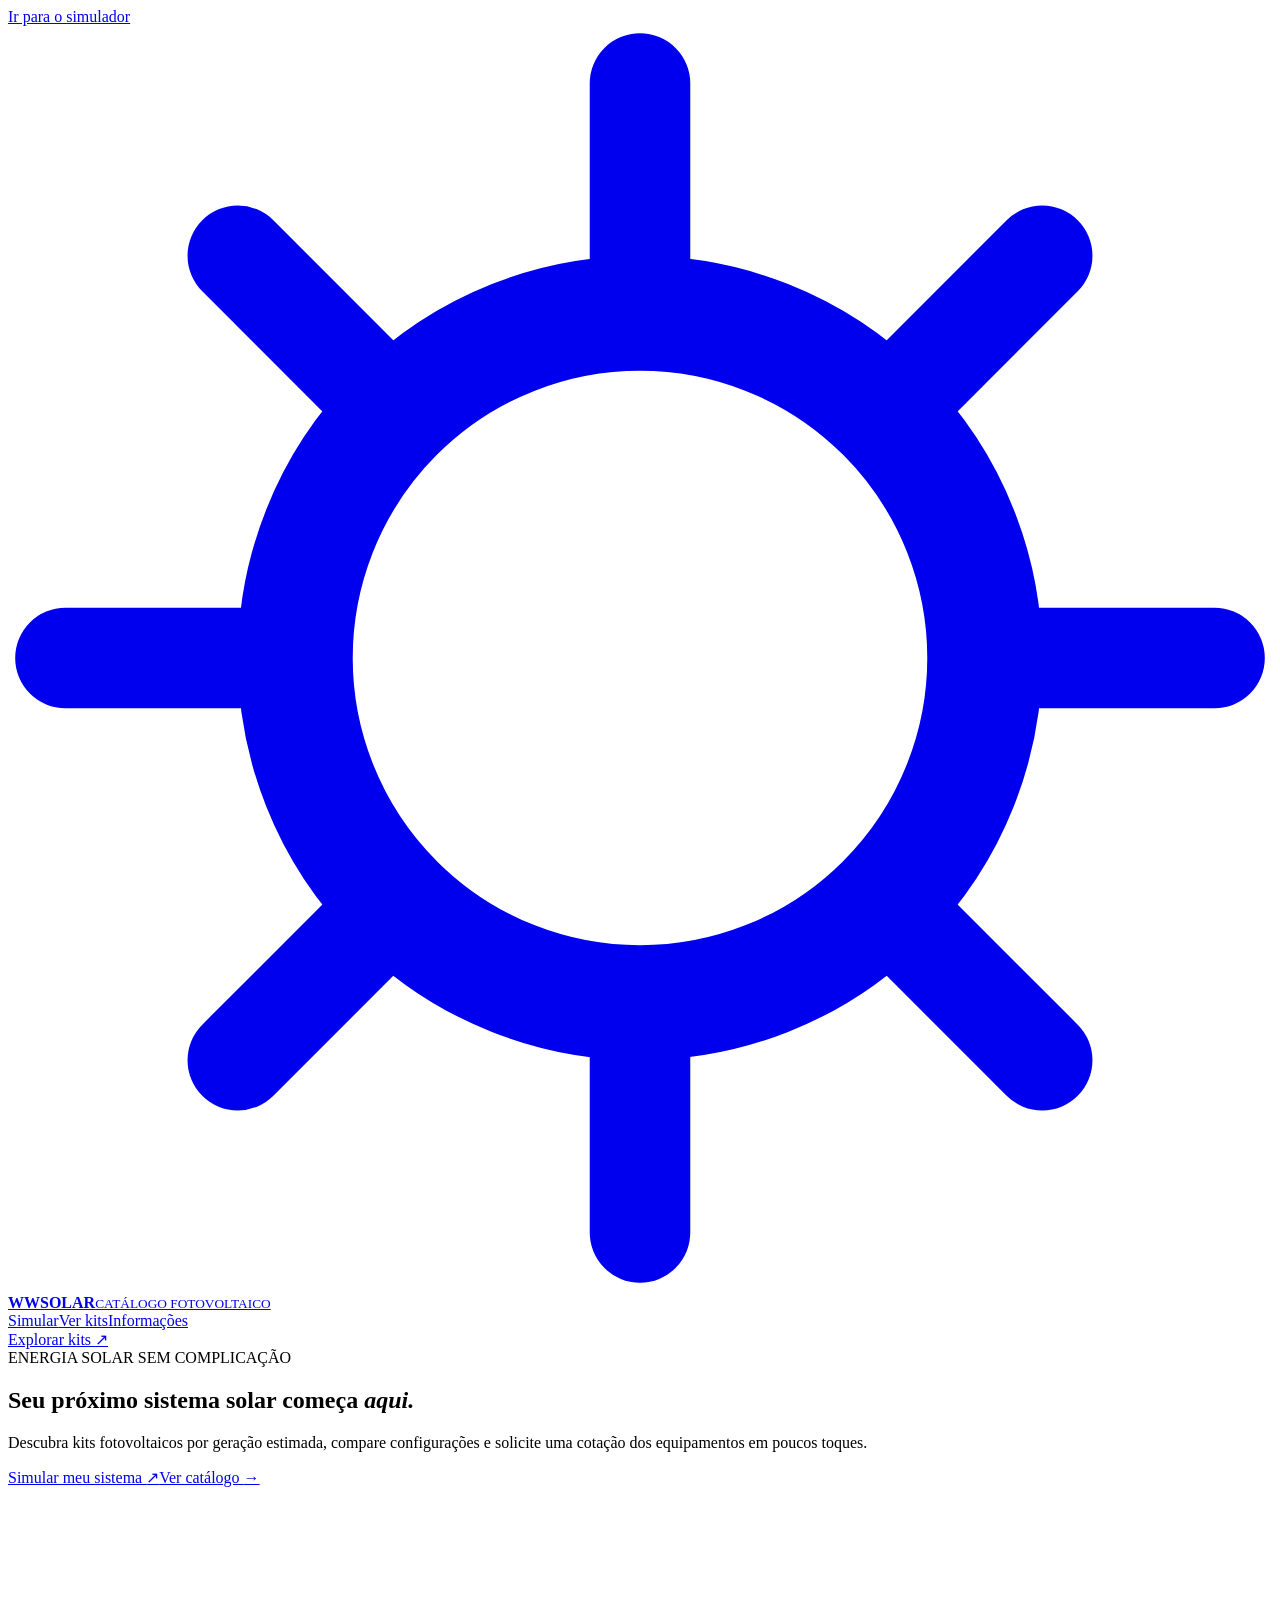
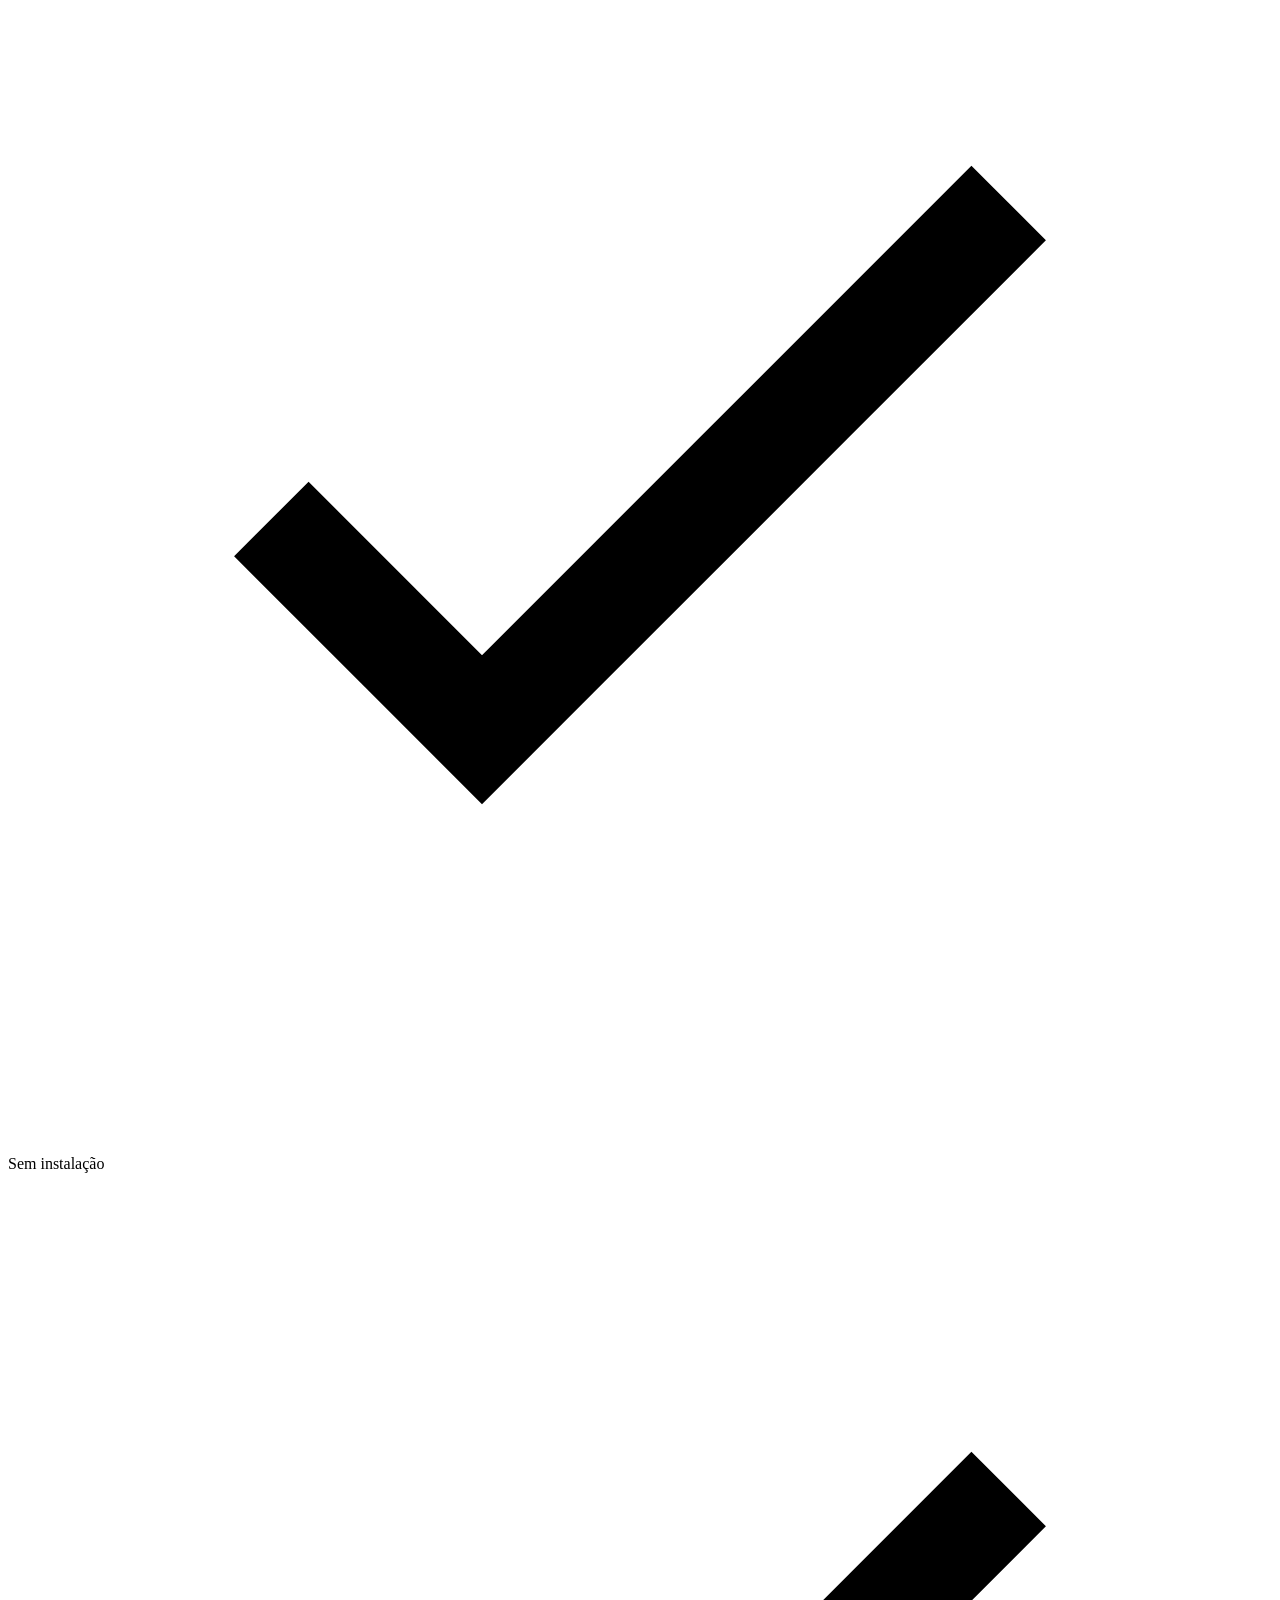
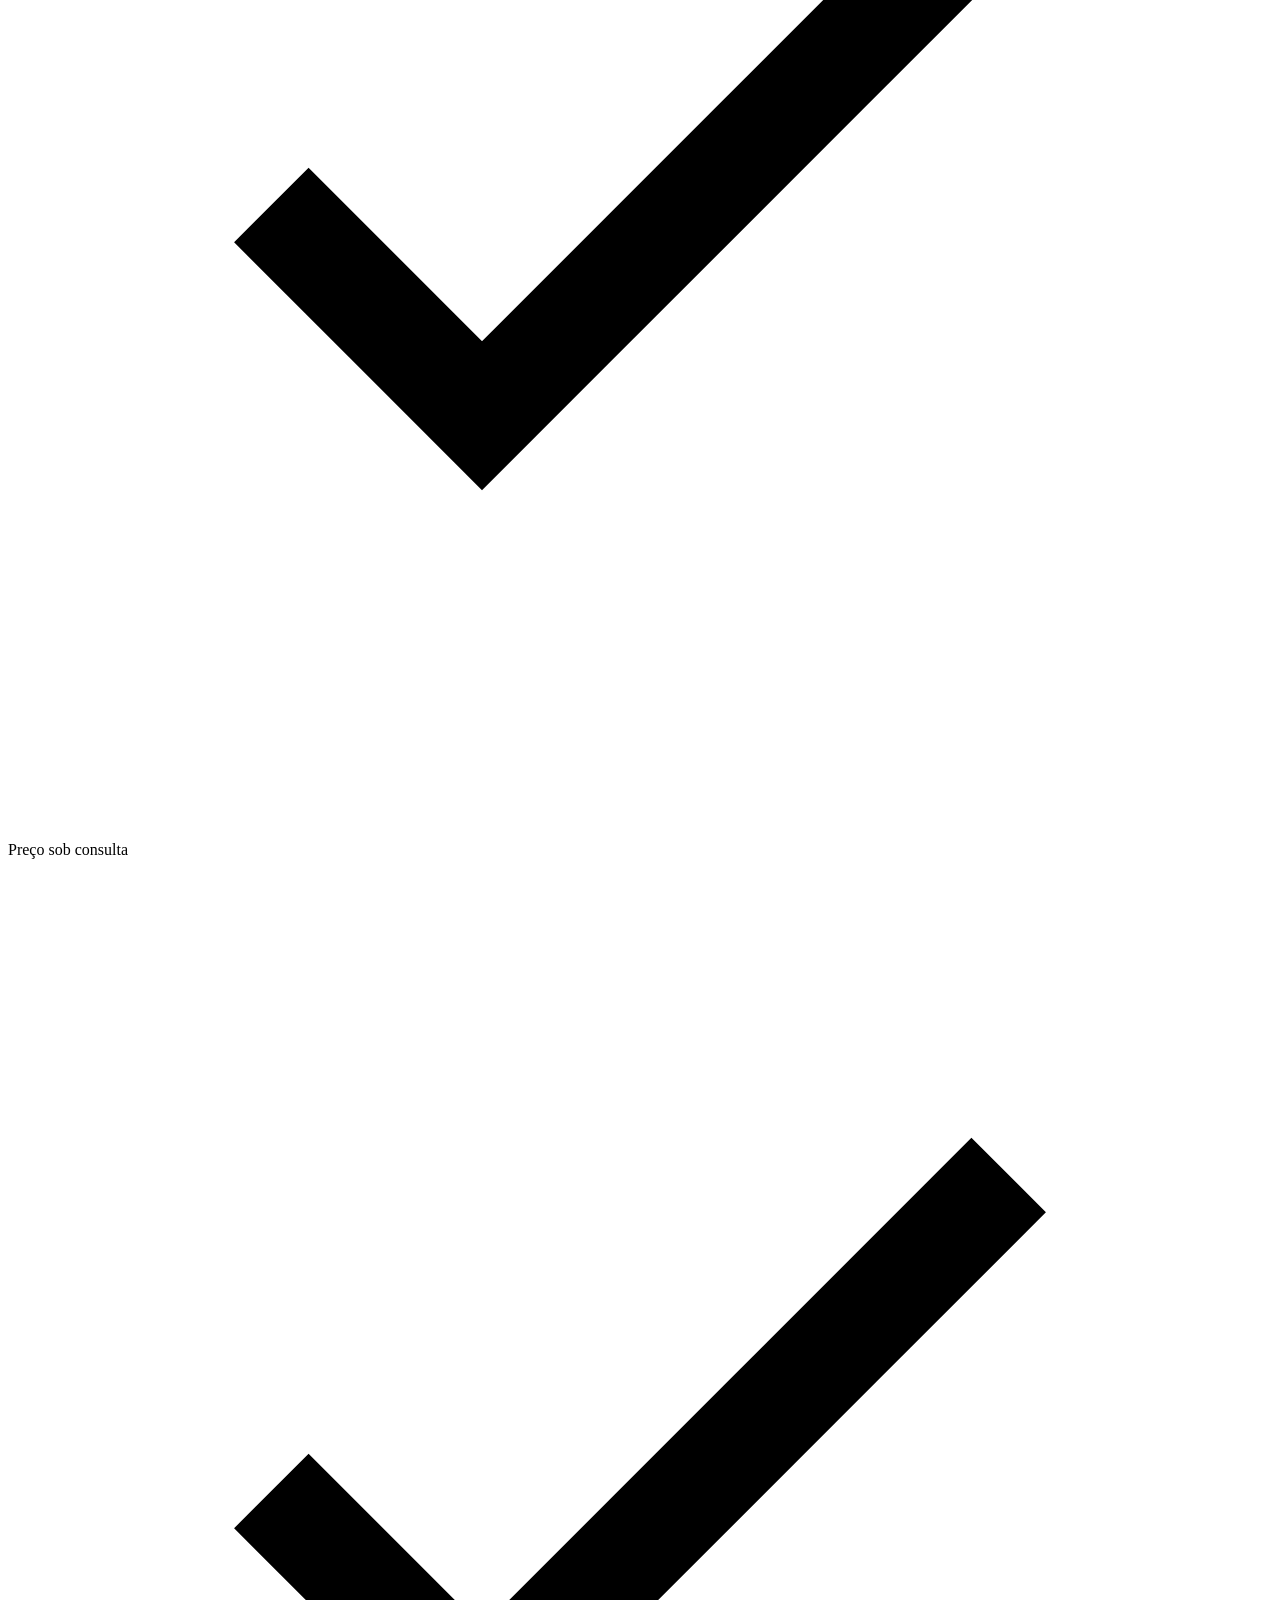
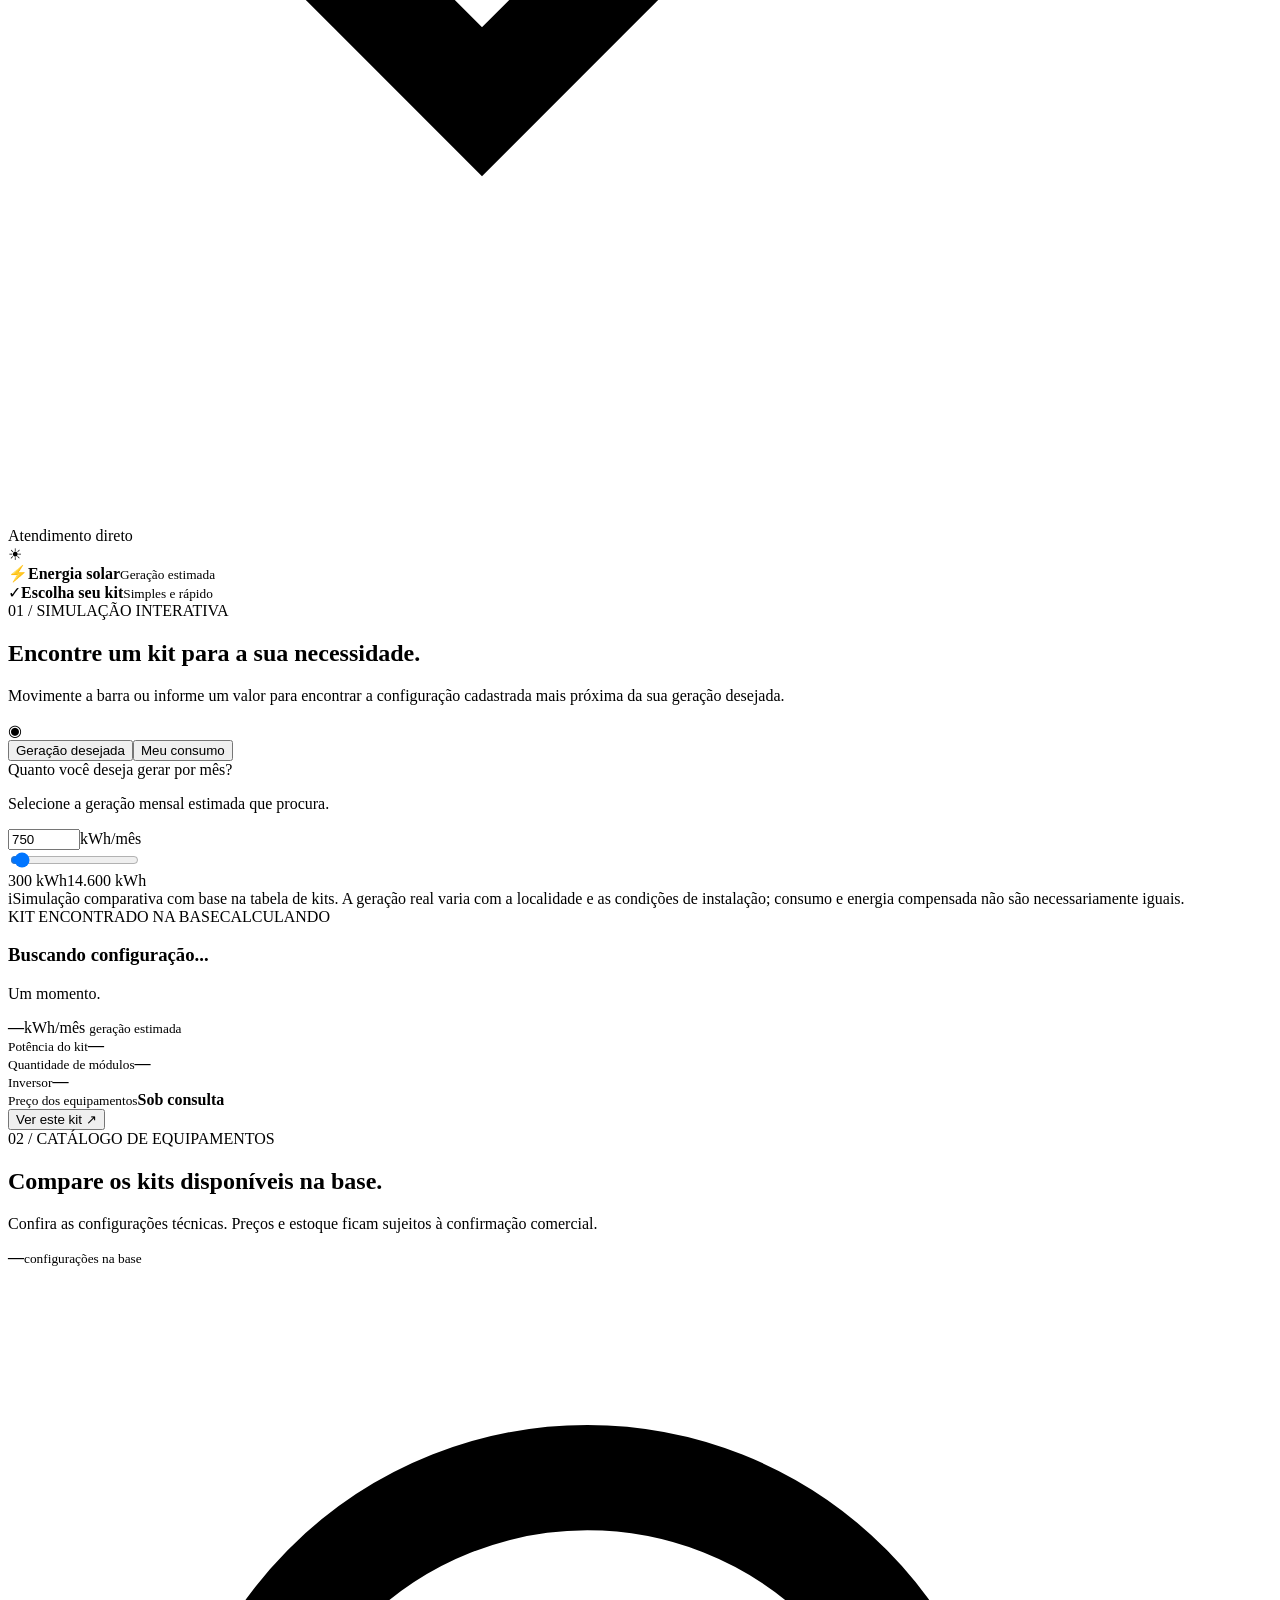
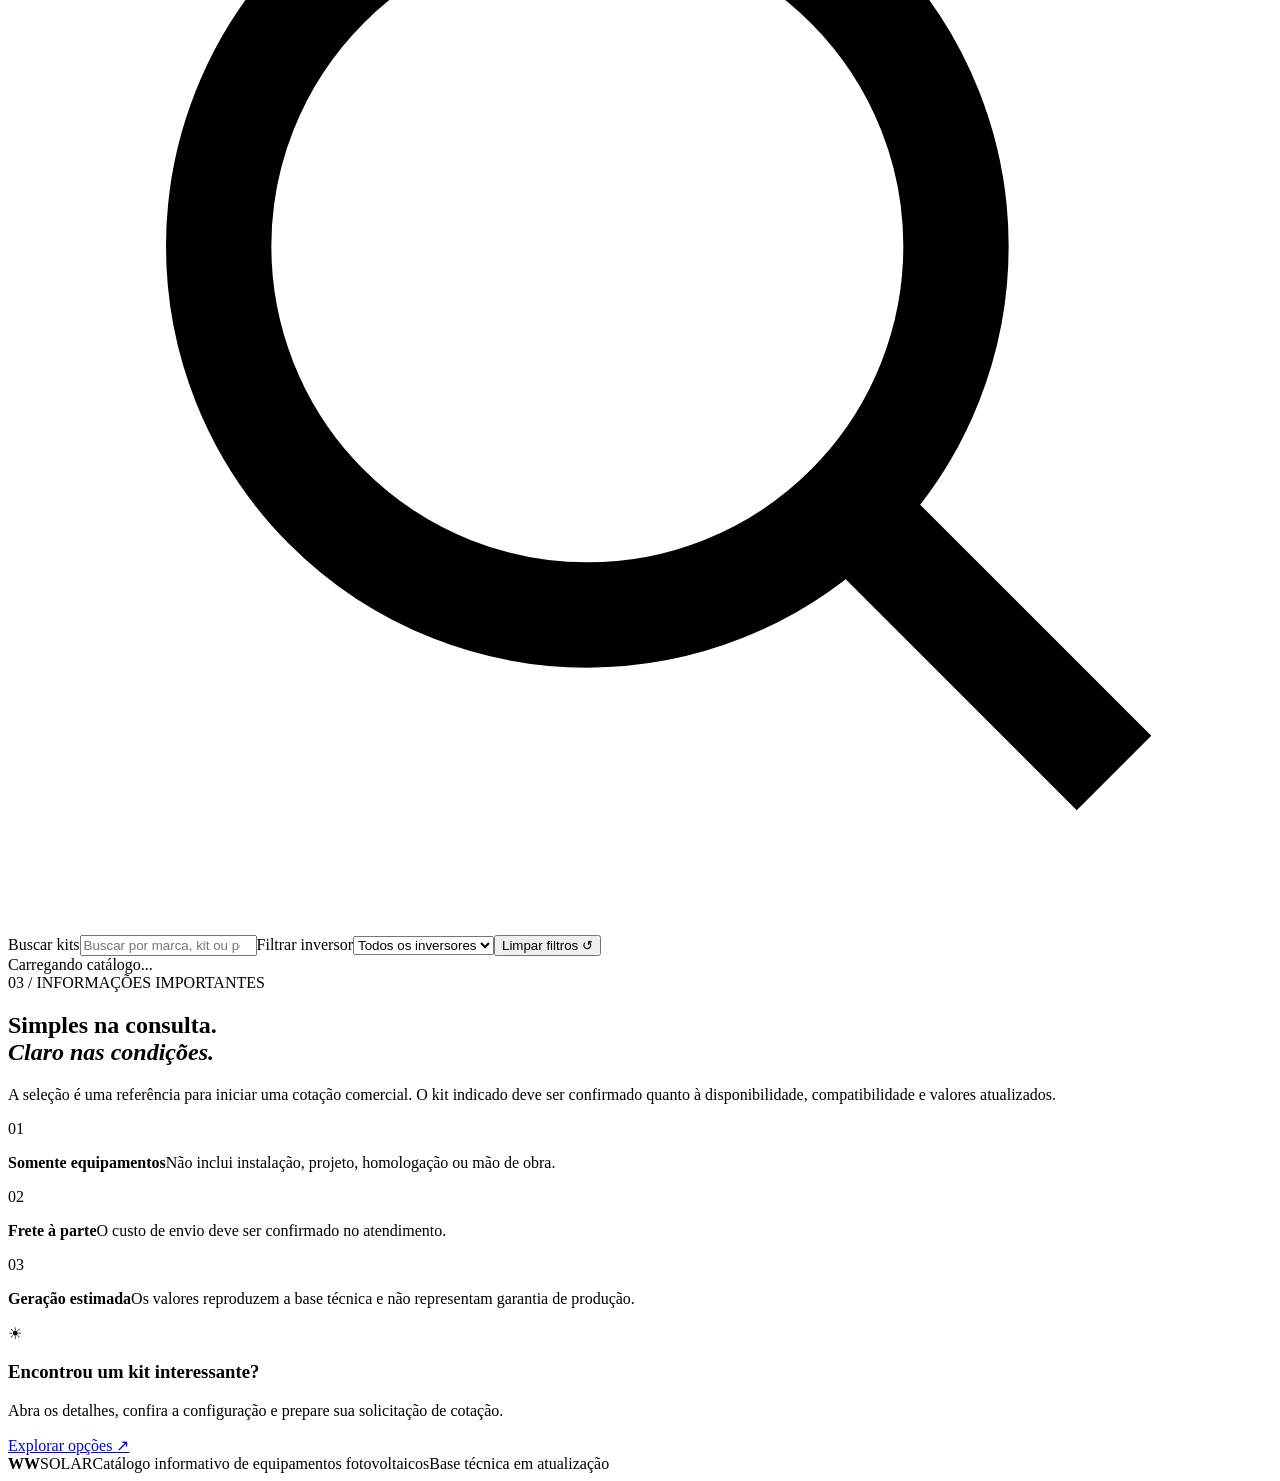
==== index.html @ bef51e90 "feat: adicionar index.html V1" ====
<!doctype html>
<html lang="pt-BR">
<head>
  <meta charset="UTF-8">
  <meta name="viewport" content="width=device-width, initial-scale=1">
  <meta name="theme-color" content="#0e2023">
  <meta name="description" content="Consulte equipamentos fotovoltaicos por geração estimada, potência, módulos e inversores. Solicite seu orçamento com a WW Solar.">
  <title>WW Solar | Consulta de Kits Fotovoltaicos</title>
  <link rel="stylesheet" href="./styles.css">
  <link rel="icon" href="./favicon.svg" type="image/svg+xml">
</head>
<body>
  <a class="skip-link" href="#simulador">Ir para o simulador</a>
  <header class="header">
    <div class="shell header-inner">
      <a class="brand" href="#inicio" aria-label="WW Solar, início">
        <span class="brand-symbol" aria-hidden="true"><svg viewBox="0 0 44 44" fill="none"><circle cx="22" cy="22" r="12" stroke="currentColor" stroke-width="4"/><path d="M22 2v7M22 35v7M2 22h7M35 22h7M8 8l5 5M31 31l5 5M36 8l-5 5M13 31l-5 5" stroke="currentColor" stroke-width="3.5" stroke-linecap="round"/></svg></span>
        <span class="brand-copy"><strong>WW<span>SOLAR</span></strong><small>CATÁLOGO FOTOVOLTAICO</small></span>
      </a>
      <nav class="nav" aria-label="Navegação principal"><a href="#simulador">Simular</a><a href="#catalogo">Ver kits</a><a href="#informacoes">Informações</a></nav>
      <a href="#catalogo" class="header-button">Explorar kits <span aria-hidden="true">↗</span></a>
    </div>
  </header>

  <main id="inicio">
    <section class="hero">
      <div class="hero-grid shell">
        <div class="hero-copy">
          <div class="eyebrow"><span class="pulse"></span> ENERGIA SOLAR SEM COMPLICAÇÃO</div>
          <h1>Seu próximo sistema solar começa <em>aqui.</em></h1>
          <p>Descubra kits fotovoltaicos por geração estimada, compare configurações e solicite uma cotação dos equipamentos em poucos toques.</p>
          <div class="hero-actions"><a class="button button-accent" href="#simulador">Simular meu sistema <span>↗</span></a><a class="text-link" href="#catalogo">Ver catálogo <span>→</span></a></div>
          <div class="hero-trust"><span><svg viewBox="0 0 24 24" fill="none" stroke="currentColor" stroke-width="2"><path d="m5 12 4 4L19 6"/></svg> Sem instalação</span><span><svg viewBox="0 0 24 24" fill="none" stroke="currentColor" stroke-width="2"><path d="m5 12 4 4L19 6"/></svg> Preço sob consulta</span><span><svg viewBox="0 0 24 24" fill="none" stroke="currentColor" stroke-width="2"><path d="m5 12 4 4L19 6"/></svg> Atendimento direto</span></div>
        </div>
        <div class="hero-visual" aria-hidden="true">
          <div class="orb orb-one"></div><div class="orb orb-two"></div>
          <div class="sun-disc"><span>☀</span></div>
          <div class="panel-array"><div class="solar-panel"></div><div class="solar-panel"></div><div class="solar-panel"></div><div class="solar-panel"></div></div>
          <div class="floating-note floating-note-top"><span class="note-icon">⚡</span><span><b>Energia solar</b><small>Geração estimada</small></span></div>
          <div class="floating-note floating-note-bottom"><span class="note-icon green">✓</span><span><b>Escolha seu kit</b><small>Simples e rápido</small></span></div>
        </div>
      </div>
      <div class="hero-edge"></div>
    </section>

    <section class="main-section shell" id="simulador" aria-labelledby="simulador-title">
      <div class="section-title"><div><div class="section-label">01 / SIMULAÇÃO INTERATIVA</div><h2 id="simulador-title">Encontre um kit para a sua necessidade.</h2><p>Movimente a barra ou informe um valor para encontrar a configuração cadastrada mais próxima da sua geração desejada.</p></div><span class="section-decor">◉</span></div>
      <div class="simulator">
        <div class="simulator-controls">
          <div class="segmented" role="group" aria-label="Tipo de simulação"><button type="button" class="segment active" data-mode="geracao" aria-pressed="true">Geração desejada</button><button type="button" class="segment" data-mode="consumo" aria-pressed="false">Meu consumo</button></div>
          <div class="sim-intro"><label for="target-input" id="target-label">Quanto você deseja gerar por mês?</label><p id="target-description">Selecione a geração mensal estimada que procura.</p></div>
          <div class="target-input-wrap"><input id="target-input" type="number" min="300" max="14600" step="50" value="750" inputmode="numeric" aria-label="Energia mensal em quilowatt-hora"><span>kWh/mês</span></div>
          <input id="target-slider" type="range" min="300" max="14600" step="50" value="750" aria-label="Ajustar energia mensal desejada">
          <div class="slider-endpoints"><span>300 kWh</span><span>14.600 kWh</span></div>
          <div class="sim-info"><span class="info-mark">i</span><span>Simulação comparativa com base na tabela de kits. A geração real varia com a localidade e as condições de instalação; consumo e energia compensada não são necessariamente iguais.</span></div>
        </div>
        <div class="result-card" aria-live="polite" aria-atomic="true">
          <div class="result-top"><span class="result-label">KIT ENCONTRADO NA BASE</span><span class="result-status" id="result-status">CALCULANDO</span></div>
          <h3 id="result-title">Buscando configuração...</h3>
          <p class="result-sub" id="result-description">Um momento.</p>
          <div class="result-generation"><strong id="result-generation">—</strong><span>kWh/mês <small>geração estimada</small></span></div>
          <div class="result-stats"><div><small>Potência do kit</small><strong id="result-power">—</strong></div><div><small>Quantidade de módulos</small><strong id="result-panels">—</strong></div><div><small>Inversor</small><strong id="result-inverter">—</strong></div></div>
          <div class="result-footer"><div><small>Preço dos equipamentos</small><strong id="result-price">Sob consulta</strong></div><button type="button" id="result-button" class="button button-dark">Ver este kit <span>↗</span></button></div>
        </div>
      </div>
    </section>

    <section class="catalogue-section" id="catalogo" aria-labelledby="catalogo-title">
      <div class="shell">
        <div class="section-title catalogue-heading"><div><div class="section-label">02 / CATÁLOGO DE EQUIPAMENTOS</div><h2 id="catalogo-title">Compare os kits disponíveis na base.</h2><p>Confira as configurações técnicas. Preços e estoque ficam sujeitos à confirmação comercial.</p></div><div class="catalogue-counter"><strong id="kit-total">—</strong><small>configurações na base</small></div></div>
        <div class="filterbar"><label class="search-wrap"><svg viewBox="0 0 24 24" aria-hidden="true" fill="none" stroke="currentColor" stroke-width="2"><circle cx="11" cy="11" r="7"/><path d="m16 16 5 5"/></svg><span class="sr-only">Buscar kits</span><input id="kit-search" type="search" placeholder="Buscar por marca, kit ou potência..." autocomplete="off"></label><label class="select-wrap"><span class="sr-only">Filtrar inversor</span><select id="inverter-filter"><option value="todos">Todos os inversores</option><option value="SAJ">SAJ</option><option value="DEYE">DEYE</option><option value="MICRO DEYE">Micro DEYE</option></select></label><button class="reset-filters" type="button" id="clear-filters">Limpar filtros ↺</button></div>
        <div class="result-count" id="result-count" aria-live="polite">Carregando catálogo...</div>
        <div class="kit-grid" id="kit-grid" aria-live="polite"></div>
        <div class="load-more-wrap"><button type="button" class="button button-outline" id="more-kits" hidden>Mostrar mais kits <span>↓</span></button></div>
      </div>
    </section>

    <section class="bottom-section shell" id="informacoes"><div class="explain-block"><div class="section-label">03 / INFORMAÇÕES IMPORTANTES</div><h2>Simples na consulta.<br><em>Claro nas condições.</em></h2><p>A seleção é uma referência para iniciar uma cotação comercial. O kit indicado deve ser confirmado quanto à disponibilidade, compatibilidade e valores atualizados.</p><div class="notes"><div><span>01</span><p><b>Somente equipamentos</b>Não inclui instalação, projeto, homologação ou mão de obra.</p></div><div><span>02</span><p><b>Frete à parte</b>O custo de envio deve ser confirmado no atendimento.</p></div><div><span>03</span><p><b>Geração estimada</b>Os valores reproduzem a base técnica e não representam garantia de produção.</p></div></div></div><div class="contact-block"><div class="contact-mark">☀</div><h3>Encontrou um kit interessante?</h3><p>Abra os detalhes, confira a configuração e prepare sua solicitação de cotação.</p><a class="button button-accent" href="#catalogo">Explorar opções <span>↗</span></a></div></section>
  </main>
  <footer class="footer"><div class="shell footer-inner"><span><strong>WW</strong>SOLAR</span><span>Catálogo informativo de equipamentos fotovoltaicos</span><span id="catalog-date">Base técnica em atualização</span></div></footer>

  <dialog class="kit-dialog" id="kit-dialog" aria-labelledby="dialog-title"><div class="dialog-inner"><button type="button" class="dialog-close" id="dialog-close" aria-label="Fechar detalhes">×</button><div class="section-label">DETALHES DO EQUIPAMENTO</div><h2 id="dialog-title">Kit fotovoltaico</h2><p id="dialog-subtitle" class="dialog-subtitle"></p><div id="dialog-details" class="dialog-details"></div><div class="dialog-price"><div><small>Valor de venda</small><strong id="dialog-price">Sob consulta</strong></div><div class="dialog-availability" id="dialog-availability">Disponibilidade a confirmar</div></div><p class="dialog-disclaimer">Somente equipamentos. Frete, projeto, homologação e instalação não estão incluídos. Valores e estoque sujeitos a confirmação.</p><div class="dialog-actions"><button type="button" id="dialog-contact" class="button button-accent">Copiar solicitação <span>↗</span></button><button type="button" class="button button-outline" id="dialog-dismiss">Voltar ao catálogo</button></div><p class="dialog-hint" id="dialog-hint">Informe o WhatsApp comercial na configuração pública para ativar o atendimento direto.</p></div></dialog>
  <div class="toast" role="status" id="toast" aria-live="polite"></div>
  <script src="./app.js" defer></script>
</body>
</html>
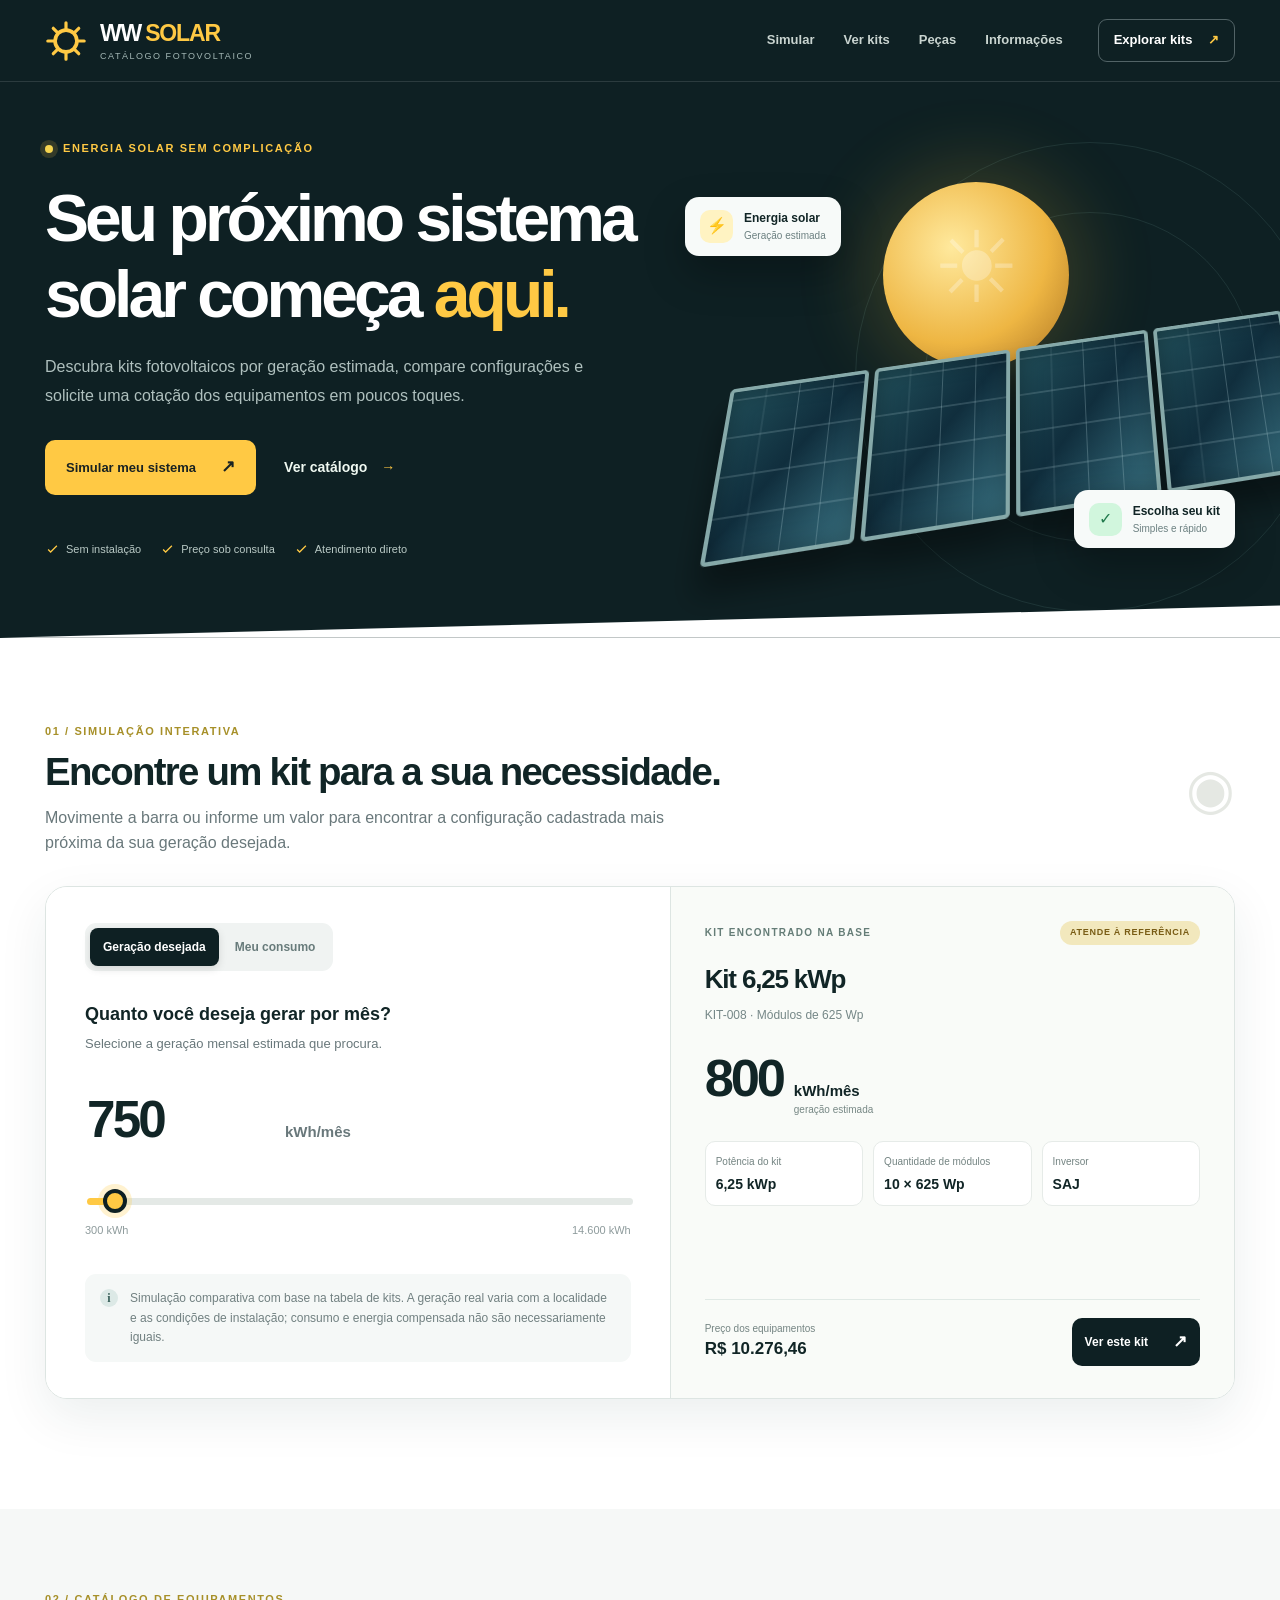
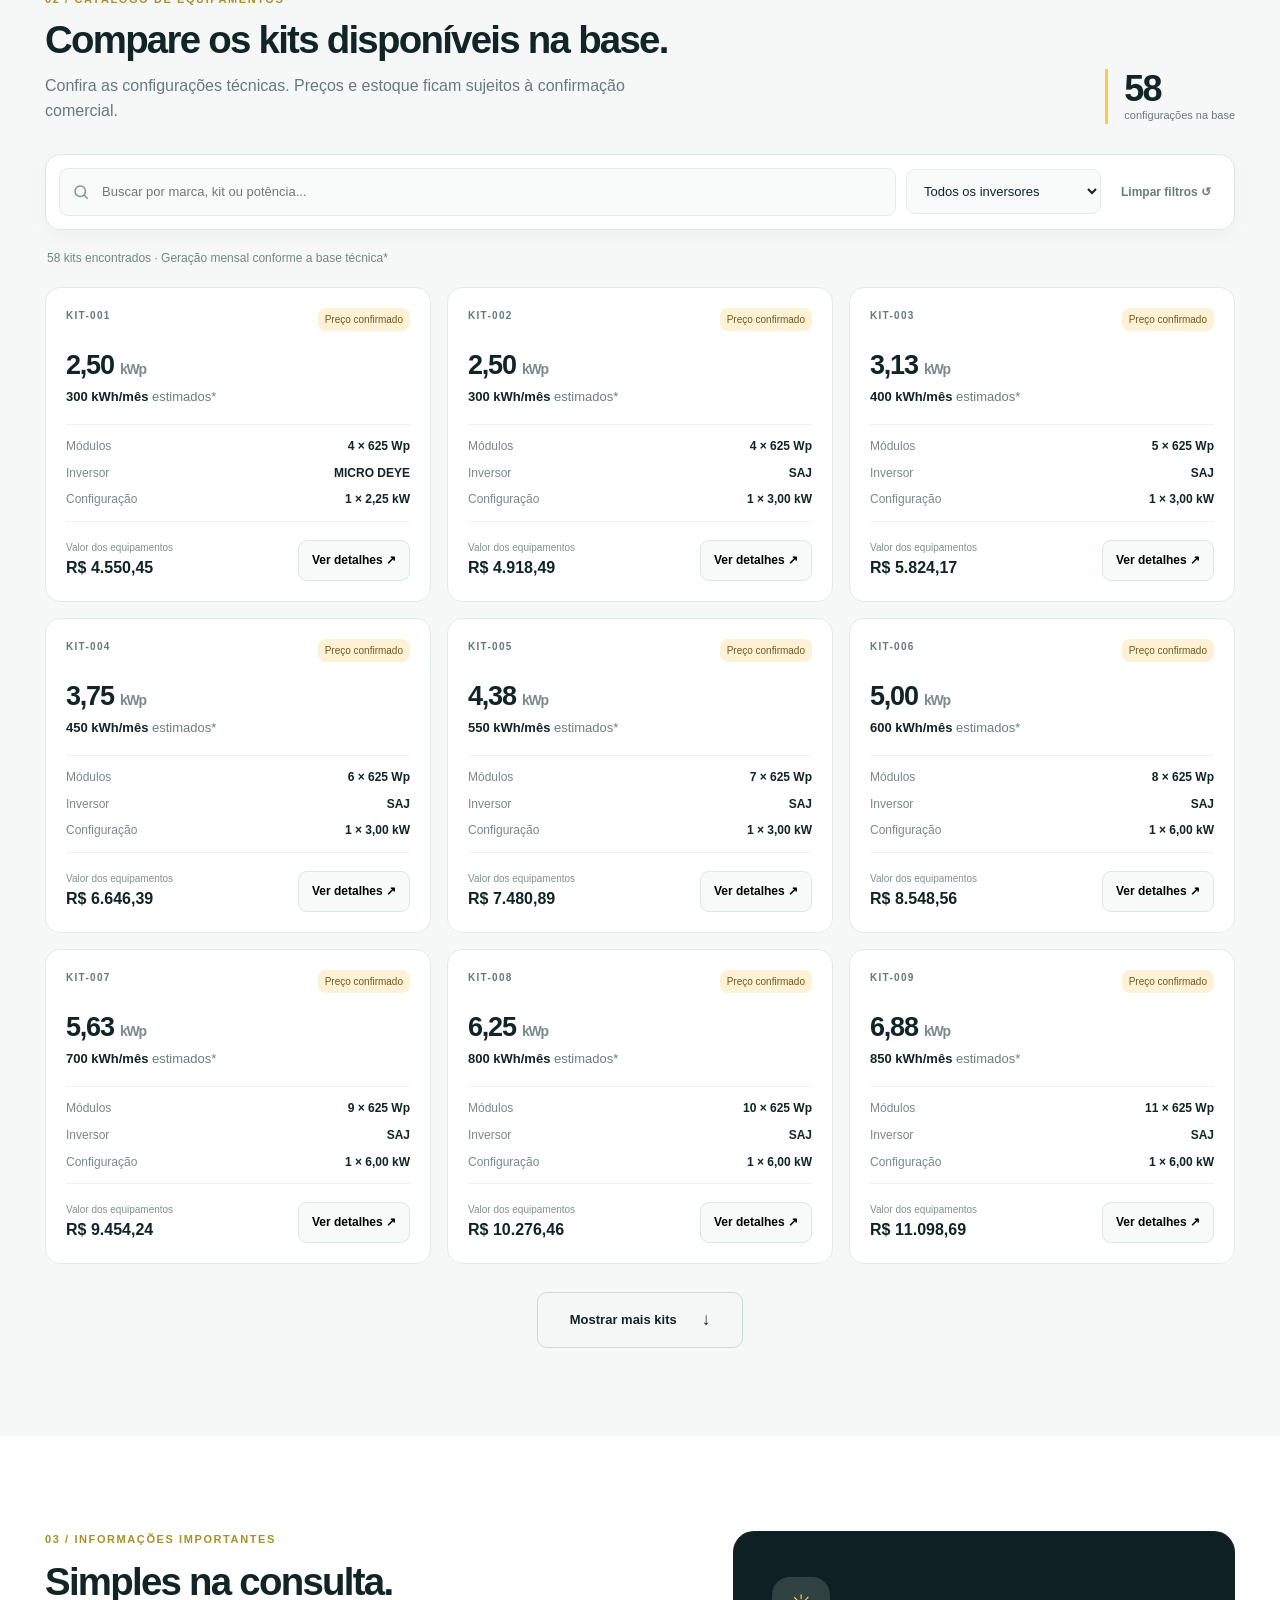
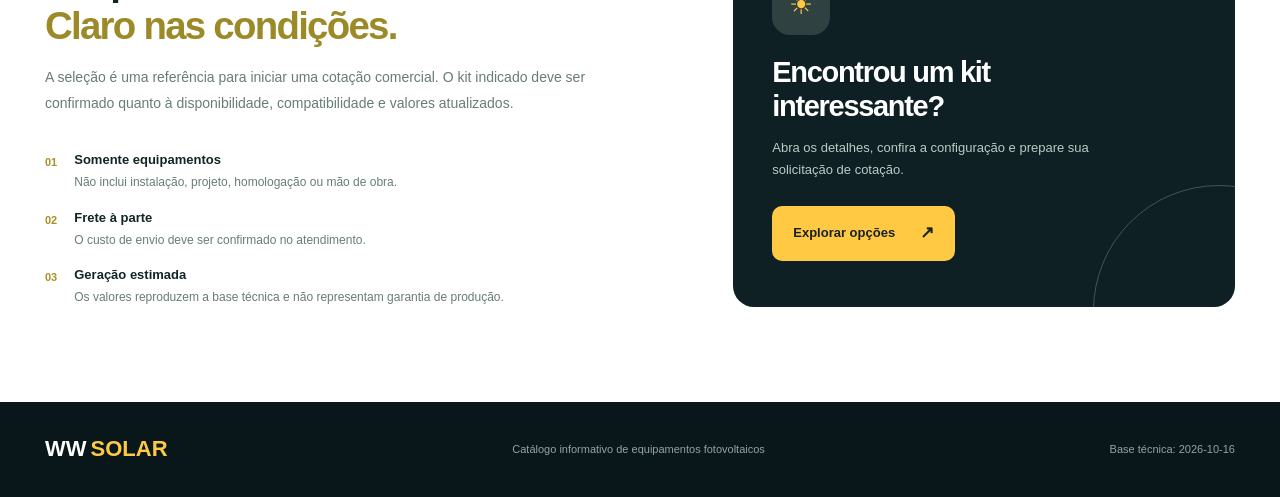
==== commit e9644e0a: "nav: adicionar acesso às peças avulsas sem alterar simulador" ====
--- a/index.html
+++ b/index.html
@@ -17,7 +17,7 @@
         <span class="brand-symbol" aria-hidden="true"><svg viewBox="0 0 44 44" fill="none"><circle cx="22" cy="22" r="12" stroke="currentColor" stroke-width="4"/><path d="M22 2v7M22 35v7M2 22h7M35 22h7M8 8l5 5M31 31l5 5M36 8l-5 5M13 31l-5 5" stroke="currentColor" stroke-width="3.5" stroke-linecap="round"/></svg></span>
         <span class="brand-copy"><strong>WW<span>SOLAR</span></strong><small>CATÁLOGO FOTOVOLTAICO</small></span>
       </a>
-      <nav class="nav" aria-label="Navegação principal"><a href="#simulador">Simular</a><a href="#catalogo">Ver kits</a><a href="#informacoes">Informações</a></nav>
+      <nav class="nav" aria-label="Navegação principal"><a href="#simulador">Simular</a><a href="#catalogo">Ver kits</a><a href="./pecas.html" aria-label="Consultar peças avulsas">Peças</a><a href="#informacoes">Informações</a></nav>
       <a href="#catalogo" class="header-button">Explorar kits <span aria-hidden="true">↗</span></a>
     </div>
   </header>
--- a/styles.css
+++ b/styles.css
@@ -0,0 +1,12 @@
+:root{--ink:#112526;--deep:#0e2023;--night:#09171a;--accent:#ffc944;--muted:#69787b;--paper:#f6f8f7;--line:#dde5e2;--white:#fff;--radius:22px;--shadow:0 18px 50px rgba(19,45,48,.08)}
+*{box-sizing:border-box}html{scroll-behavior:smooth;scroll-padding-top:90px}body{margin:0;font:16px/1.55 -apple-system,BlinkMacSystemFont,"Segoe UI",Roboto,Arial,sans-serif;color:var(--ink);background:#fff}button,input,select{font:inherit}button{cursor:pointer}a{color:inherit;text-decoration:none}svg{width:22px;height:22px}p{margin:0}h1,h2,h3{line-height:1.15;letter-spacing:-.045em}h1,h2,h3{margin:0}h2{font-size:clamp(27px,3vw,43px)}h2 em,.bottom-section h2 em{font-style:normal;color:#9b8a27}.shell{width:min(1190px,calc(100% - 48px));margin-inline:auto}.sr-only{position:absolute!important;width:1px;height:1px;padding:0;margin:-1px;overflow:hidden;clip:rect(0,0,0,0);white-space:nowrap;border:0}.skip-link{position:absolute;z-index:99;top:-100px;left:10px;background:var(--accent);padding:12px}.skip-link:focus{top:10px}:focus-visible{outline:3px solid #b07b00;outline-offset:3px}
+.header{height:82px;background:var(--deep);position:relative;z-index:4;border-bottom:1px solid rgba(255,255,255,.12)}.header-inner{height:100%;display:flex;align-items:center;gap:35px}.brand{display:flex;align-items:center;gap:13px;color:#fff}.brand-symbol{width:42px;height:42px;display:grid;place-items:center;color:var(--accent)}.brand-symbol svg{width:40px;height:40px}.brand-copy{display:grid;line-height:1.15}.brand-copy strong{font-size:23px;letter-spacing:-.05em}.brand-copy strong span{color:var(--accent);margin-left:4px}.brand-copy small{font-size:9px;letter-spacing:.17em;color:#a3b7b5;margin-top:5px}.nav{display:flex;align-items:center;gap:29px;margin-left:auto}.nav a{font-weight:600;font-size:13px;color:#c9d4d0}.nav a:hover{color:#fff}.header-button{padding:10px 15px;border:1px solid #526366;color:#fff;border-radius:9px;font-size:13px;font-weight:700;white-space:nowrap}.header-button span{margin-left:12px;color:var(--accent)}
+.hero{background:var(--deep);color:white;overflow:hidden;position:relative}.hero-grid{min-height:520px;display:grid;grid-template-columns:1.1fr 1fr;gap:35px;align-items:center}.hero-copy{padding:58px 0 75px;position:relative;z-index:2}.eyebrow,.section-label{font-weight:800;letter-spacing:.145em;font-size:11px;color:#a79029}.eyebrow{color:var(--accent);display:flex;align-items:center;gap:10px}.pulse{width:8px;height:8px;background:#f5d450;border-radius:100%;box-shadow:0 0 0 5px rgba(255,201,68,.16)}h1{font-size:clamp(40px,5.2vw,66px);max-width:650px;margin:24px 0 20px;letter-spacing:-.06em;font-weight:800}h1 em{font-style:normal;color:var(--accent)}.hero-copy>p{color:#afc0be;font-size:16px;max-width:540px;line-height:1.8}.hero-actions{display:flex;align-items:center;gap:28px;margin-top:30px}.button{border:0;display:inline-flex;justify-content:center;align-items:center;gap:25px;padding:14px 21px;min-height:48px;font-weight:800;font-size:13px;border-radius:10px;transition:transform .15s,background .15s}.button:hover{transform:translateY(-2px)}.button span{font-size:17px}.button-accent{background:var(--accent);color:#192222}.button-accent:hover{background:#ffdc79}.button-dark{background:var(--deep);color:white}.button-dark:hover{background:#1d373b}.button-outline{border:1px solid #cdd9d7;background:transparent;color:var(--ink)}.text-link{font-size:14px;color:#eff8f1;font-weight:700}.text-link span{margin-left:10px;color:var(--accent)}.hero-trust{display:flex;flex-wrap:wrap;gap:19px;margin-top:46px;font-size:11px;color:#b9c9c5}.hero-trust>span{display:flex;align-items:center;gap:6px}.hero-trust svg{width:15px;height:15px;color:var(--accent)}.hero-visual{height:450px;position:relative;isolation:isolate}.orb{position:absolute;border:1px solid rgba(139,198,189,.12);border-radius:50%;width:470px;height:470px;top:10px;right:-90px}.orb-two{width:330px;height:330px;top:80px;right:-20px}.sun-disc{position:absolute;top:50px;left:36%;width:186px;height:186px;background:radial-gradient(circle at 37% 35%,#ffe99d,#eeb643 57%,#a97122 100%);border-radius:50%;box-shadow:0 0 75px 15px rgba(255,202,58,.18);display:grid;place-items:center;color:rgba(255,255,255,.28);font-size:99px}.sun-disc span{transform:translateY(-8px)}.panel-array{position:absolute;left:7%;right:-12%;bottom:65px;display:grid;grid-template-columns:repeat(4,1fr);gap:6px;transform:perspective(500px) rotateX(17deg) skewY(-9deg);filter:drop-shadow(0 24px 15px rgba(0,0,0,.4))}.solar-panel{height:176px;border:4px solid #86a9a9;border-radius:5px;background:repeating-linear-gradient(90deg,transparent 0,transparent 24.5%,rgba(214,242,247,.30) 25%,transparent 25.5%),repeating-linear-gradient(0deg,transparent 0,transparent 22.7%,rgba(214,242,247,.34) 23.2%,transparent 23.8%),linear-gradient(130deg,#214f5a,#102e3d 48%,#387080);box-shadow:inset 0 0 23px rgba(0,0,0,.3)}.floating-note{position:absolute;display:flex;align-items:center;gap:11px;background:#f7faf9;color:var(--ink);border-radius:14px;padding:12px 15px;box-shadow:0 18px 40px rgba(0,0,0,.28);z-index:2}.floating-note span:last-child{display:grid}.floating-note b{font-size:12px}.floating-note small{font-size:10px;color:#6c8081}.note-icon{border-radius:10px;width:33px;height:33px;background:#fff3c2;color:#735800;display:grid;place-items:center}.note-icon.green{background:#d1f6dd;color:#20794c}.floating-note-top{top:65px;left:0}.floating-note-bottom{bottom:34px;right:0}.hero-edge{height:35px;background:#fff;clip-path:polygon(0 100%,100% 8%,100% 100%);margin-top:-30px;position:relative;z-index:2}
+.main-section{padding:85px 0 110px}.section-title{display:flex;align-items:center;justify-content:space-between;gap:20px;margin-bottom:30px}.section-title h2{margin:10px 0 12px;max-width:760px}.section-title p{color:var(--muted);max-width:640px}.section-decor{font-size:56px;color:#e5e8e3}.simulator{display:grid;grid-template-columns:1.05fr .95fr;border-radius:var(--radius);overflow:hidden;box-shadow:var(--shadow);border:1px solid var(--line)}.simulator-controls{padding:36px 39px;background:white;min-width:0}.segmented{display:inline-flex;align-items:center;background:#f0f3f2;border-radius:11px;padding:5px;gap:3px}.segment{border:0;padding:10px 13px;border-radius:8px;font-size:12px;font-weight:700;background:transparent;color:#687b7b}.segment.active{background:var(--deep);color:#fff;box-shadow:0 3px 9px rgba(0,0,0,.12)}.sim-intro{margin-top:30px}.sim-intro label{display:block;font-size:18px;font-weight:800}.sim-intro p{font-size:13px;color:var(--muted);margin-top:5px}.target-input-wrap{display:flex;align-items:baseline;gap:10px;margin:25px 0 25px}.target-input-wrap input{font-size:clamp(39px,4vw,55px);font-weight:800;letter-spacing:-.055em;color:var(--ink);width:190px;max-width:70%;background:transparent;border:0;border-bottom:2px solid transparent;border-radius:0}.target-input-wrap input:focus{outline:none;border-color:var(--accent)}.target-input-wrap>span{font-size:15px;color:var(--muted);font-weight:700}input[type=range]{appearance:none;-webkit-appearance:none;width:100%;height:7px;border-radius:99px;background:linear-gradient(to right,var(--accent) 0,var(--accent) var(--range-progress,3%),#e4e9e6 var(--range-progress,3%),#e4e9e6 100%);cursor:pointer}input[type=range]::-webkit-slider-thumb{-webkit-appearance:none;background:var(--accent);border:4px solid var(--deep);box-shadow:0 0 0 5px rgba(255,201,68,.25);border-radius:50%;height:24px;width:24px}input[type=range]::-moz-range-thumb{background:var(--accent);border:4px solid var(--deep);border-radius:50%;height:17px;width:17px}.slider-endpoints{display:flex;justify-content:space-between;margin-top:10px;color:#8e9b9c;font-size:11px}.sim-info{margin-top:35px;background:#f5f8f7;border-radius:11px;padding:15px;display:flex;gap:12px;color:#718081;font-size:12px;line-height:1.6}.info-mark{flex:0 0 18px;width:18px;height:18px;text-align:center;line-height:18px;background:#dce9e6;border-radius:50%;color:#39605a;font-weight:900;font-family:Georgia,serif}.result-card{background:#f9fbf8;padding:34px 34px 32px;display:flex;flex-direction:column;gap:12px;border-left:1px solid var(--line)}.result-top{display:flex;gap:10px;justify-content:space-between;align-items:center}.result-label{font-size:10px;letter-spacing:.13em;font-weight:900;color:#657d77}.result-status{border-radius:30px;padding:5px 10px;font-size:9px;font-weight:900;letter-spacing:.08em;background:#f2e8bd;color:#795c15}.result-card h3{font-size:clamp(20px,2.2vw,26px);margin-top:8px}.result-sub{font-size:12px;color:#758787}.result-generation{display:flex;align-items:baseline;gap:11px;margin:15px 0 11px}.result-generation strong{font-size:clamp(38px,4.1vw,56px);line-height:1;letter-spacing:-.06em}.result-generation>span{display:grid;font-weight:800;font-size:15px}.result-generation small{font-size:10px;font-weight:500;color:#778885}.result-stats{display:grid;grid-template-columns:repeat(3,minmax(0,1fr));gap:10px;margin-bottom:7px}.result-stats>div{border-radius:10px;padding:12px 10px;background:white;border:1px solid #e6ebe8;min-width:0}.result-stats small,.result-footer small,.dialog-price small{font-size:10px;color:#748482;display:block}.result-stats strong{font-size:14px;line-height:1.3;display:block;margin-top:6px;overflow-wrap:anywhere}.result-footer{margin-top:auto;border-top:1px solid #e0e9e5;padding-top:18px;display:flex;align-items:center;justify-content:space-between;gap:10px}.result-footer strong{font-size:17px;display:block}.result-footer .button{padding:11px 13px;font-size:12px;white-space:nowrap}
+.catalogue-section{background:var(--paper);padding:82px 0 88px}.catalogue-heading{align-items:flex-end}.catalogue-counter{border-left:3px solid var(--accent);padding-left:16px;display:grid;line-height:1.1;min-width:125px}.catalogue-counter strong{font-size:36px;letter-spacing:-.05em}.catalogue-counter small{font-size:11px;color:var(--muted);line-height:1.4}.filterbar{display:flex;gap:10px;align-items:center;background:white;padding:13px;border-radius:15px;border:1px solid var(--line);box-shadow:0 7px 20px rgba(17,37,38,.03)}.search-wrap{position:relative;display:flex;flex:1;align-items:center;min-width:0}.search-wrap svg{position:absolute;left:13px;color:#819391;width:18px;height:18px}.search-wrap input{width:100%;border:1px solid #e4ebe9;background:#f9fbfa;border-radius:9px;outline:none;padding:13px 12px 13px 42px;font-size:13px}.search-wrap input:focus{border-color:#8cbab2}.select-wrap select{background:#f9fbfa;border:1px solid #e4ebe9;border-radius:9px;padding:13px;font-size:13px;color:var(--ink);width:195px}.reset-filters{border:0;background:none;color:#6b7d79;font-size:12px;font-weight:800;padding:10px}.result-count{font-size:12px;color:#738782;padding:19px 2px}.kit-grid{display:grid;grid-template-columns:repeat(3,minmax(0,1fr));gap:16px}.kit-card{background:white;border:1px solid #e2eae7;border-radius:15px;padding:20px;min-width:0;display:flex;flex-direction:column;transition:box-shadow .2s,transform .2s}.kit-card:hover{box-shadow:0 14px 36px rgba(19,45,48,.08);transform:translateY(-2px)}.kit-top{display:flex;justify-content:space-between;align-items:start;gap:8px}.kit-id{font-size:10px;letter-spacing:.13em;font-weight:900;color:#627b76}.kit-status{font-size:10px;background:#fdf2d5;color:#74581b;padding:4px 7px;border-radius:8px;white-space:nowrap}.kit-card h3{font-size:27px;margin:19px 0 0}.kit-card h3 span{color:#7b8b89;font-size:14px;font-weight:700}.kit-generation{font-size:13px;color:#6c7e7d;margin:6px 0 17px}.kit-generation strong{color:var(--ink)}.kit-facts{border-top:1px solid #edf1ef;border-bottom:1px solid #edf1ef;padding:12px 0;display:grid;gap:8px}.kit-facts div{display:flex;justify-content:space-between;gap:10px;font-size:12px}.kit-facts span{color:#7a8988}.kit-facts strong{text-align:right}.kit-bottom{display:flex;align-items:center;justify-content:space-between;gap:10px;margin-top:auto;padding-top:18px}.kit-bottom small{font-size:10px;color:#80918d;display:block}.kit-bottom b{font-size:16px}.details-button{border:1px solid #dce6e2;border-radius:9px;padding:10px 13px;background:#f7faf8;font-size:12px;font-weight:800;white-space:nowrap}.details-button:hover{background:#ffeab3}.load-more-wrap{display:flex;justify-content:center;margin-top:28px}.load-more-wrap .button{padding:14px 32px}.empty-state{grid-column:1/-1;text-align:center;padding:55px 15px;color:#667b7a;background:white;border-radius:15px}.empty-state h3{font-size:20px;margin:10px 0}.empty-state p{font-size:13px}.bottom-section{display:grid;grid-template-columns:1.1fr .9fr;gap:75px;padding:95px 0}.explain-block h2{margin:12px 0 17px}.explain-block>p{color:#687c78;line-height:1.8;max-width:580px;font-size:14px}.notes{margin-top:34px;display:grid;gap:16px}.notes>div{display:flex;gap:17px;align-items:start}.notes>div>span{color:#ab8f27;font-weight:900;font-size:11px;margin-top:4px}.notes p{font-size:12px;color:#687c78}.notes b{display:block;color:var(--ink);font-size:13px;margin-bottom:3px}.contact-block{padding:39px;display:flex;flex-direction:column;align-items:flex-start;justify-content:center;background:var(--deep);border-radius:21px;color:white;min-height:340px;overflow:hidden;position:relative}.contact-block:after{content:"";position:absolute;width:250px;height:250px;border:1px solid #3e5756;border-radius:50%;right:-110px;bottom:-130px}.contact-mark{width:58px;height:58px;background:#2f4140;border-radius:18px;display:grid;place-items:center;color:var(--accent);font-size:27px;margin-bottom:21px}.contact-block h3{font-size:29px;max-width:280px}.contact-block p{font-size:13px;color:#bccac7;margin:14px 0 25px;line-height:1.7;max-width:340px}.footer{background:#09171a;color:#90a5a3}.footer-inner{min-height:95px;display:flex;align-items:center;justify-content:space-between;gap:20px;font-size:11px}.footer-inner span:first-child{font-size:22px;color:var(--accent);font-weight:800}.footer-inner span:first-child strong{color:white;margin-right:4px}
+.kit-dialog{width:min(580px,calc(100vw - 24px));max-height:min(90vh,800px);border:0;border-radius:19px;padding:0;box-shadow:0 25px 90px rgba(0,0,0,.3);overflow:auto}.kit-dialog::backdrop{background:rgba(6,22,23,.68)}.dialog-inner{padding:30px;position:relative}.dialog-close{border:0;background:#f0f3f1;position:absolute;top:20px;right:20px;border-radius:12px;width:36px;height:36px;font-size:24px}.dialog-inner h2{margin:12px 40px 4px 0;font-size:27px}.dialog-subtitle{color:var(--muted);font-size:13px;margin-bottom:20px}.dialog-details{display:grid;grid-template-columns:1fr 1fr;gap:10px}.dialog-details>div{background:#f6f9f7;border-radius:10px;padding:13px}.dialog-details small{display:block;font-size:11px;color:#738783;margin-bottom:3px}.dialog-details strong{font-size:15px}.dialog-price{border-top:1px solid var(--line);margin-top:21px;padding-top:20px;display:flex;gap:8px;justify-content:space-between;align-items:center}.dialog-price strong{font-size:23px;display:block}.dialog-availability{font-size:11px;color:#85621d;background:#fff4d2;border-radius:10px;padding:8px 11px}.dialog-disclaimer{font-size:11px;color:#81908e;margin:18px 0 22px;line-height:1.6}.dialog-actions{display:flex;flex-wrap:wrap;gap:8px}.dialog-hint{margin-top:14px;font-size:11px;color:#788785}.toast{position:fixed;left:50%;bottom:24px;z-index:100;transform:translate(-50%,120px);opacity:0;background:#163531;color:white;padding:12px 18px;border-radius:12px;font-size:13px;font-weight:700;box-shadow:0 10px 25px #0002;transition:opacity .2s,transform .2s;max-width:90vw}.toast.show{opacity:1;transform:translate(-50%,0)}
+@media(max-width:980px){.hero-grid{grid-template-columns:1fr .8fr}.hero-visual{height:410px}.floating-note-top{left:-30px}.floating-note-bottom{right:-25px}.bottom-section{gap:35px}.kit-grid{grid-template-columns:repeat(2,minmax(0,1fr))}.nav{gap:15px}.header-button{display:none}}
+@media(max-width:700px){.shell{width:min(100% - 32px,540px)}.header{height:70px}.header-inner{justify-content:space-between}.brand-copy strong{font-size:20px}.brand-symbol,.brand-symbol svg{width:35px;height:35px}.nav{gap:15px;margin-left:0}.nav a{font-size:12px}.nav a:last-child{display:none}.hero-grid{grid-template-columns:1fr;min-height:unset;gap:0}.hero-copy{padding:62px 0 20px}.hero-copy h1{font-size:clamp(41px,10vw,62px);margin-top:18px}.hero-copy>p{font-size:14px}.hero-actions{gap:16px;flex-wrap:wrap}.hero-trust{margin-top:25px;gap:10px;font-size:10px}.hero-visual{height:230px}.orb{width:310px;height:310px;top:-15px;right:-40px}.orb-two{width:230px;height:230px;top:25px;right:0}.sun-disc{width:125px;height:125px;top:4px;left:34%}.panel-array{left:11%;right:3%;bottom:8px}.solar-panel{height:110px}.floating-note{padding:7px 9px;gap:6px}.floating-note b{font-size:10px}.floating-note small{font-size:8px}.note-icon{width:26px;height:26px}.floating-note-top{left:0;top:0}.floating-note-bottom{right:0;bottom:4px}.hero-edge{height:22px;margin-top:-18px}.main-section{padding:65px 0 78px}.section-title{align-items:flex-start}.section-title h2{font-size:clamp(27px,7vw,35px)}.section-title p{font-size:13px}.section-decor{display:none}.simulator{grid-template-columns:1fr}.simulator-controls{padding:26px 22px}.result-card{padding:27px 22px;border-left:0;border-top:1px solid var(--line)}.result-stats{gap:6px}.result-stats>div{padding:9px 6px}.result-stats small{font-size:9px}.result-stats strong{font-size:12px}.result-generation strong{font-size:44px}.catalogue-section{padding:67px 0}.catalogue-counter{min-width:100px}.catalogue-counter strong{font-size:29px}.catalogue-counter small{font-size:10px}.filterbar{flex-direction:column;align-items:stretch}.search-wrap{width:100%}.select-wrap select{width:100%}.reset-filters{align-self:flex-end}.kit-grid{grid-template-columns:1fr}.bottom-section{grid-template-columns:1fr;gap:40px;padding:70px 0}.contact-block{min-height:280px;padding:30px}.footer-inner{align-items:start;flex-direction:column;padding:25px 0;gap:9px}.dialog-inner{padding:25px 18px}.dialog-details{gap:7px}.dialog-details>div{padding:11px}.dialog-actions .button{flex:1;min-width:180px}}
+@media(prefers-reduced-motion:reduce){*,*:before,*:after{scroll-behavior:auto!important;transition:none!important;animation:none!important}}
+[hidden]{display:none!important}
+button:disabled{opacity:.55;cursor:not-allowed;transform:none!important}
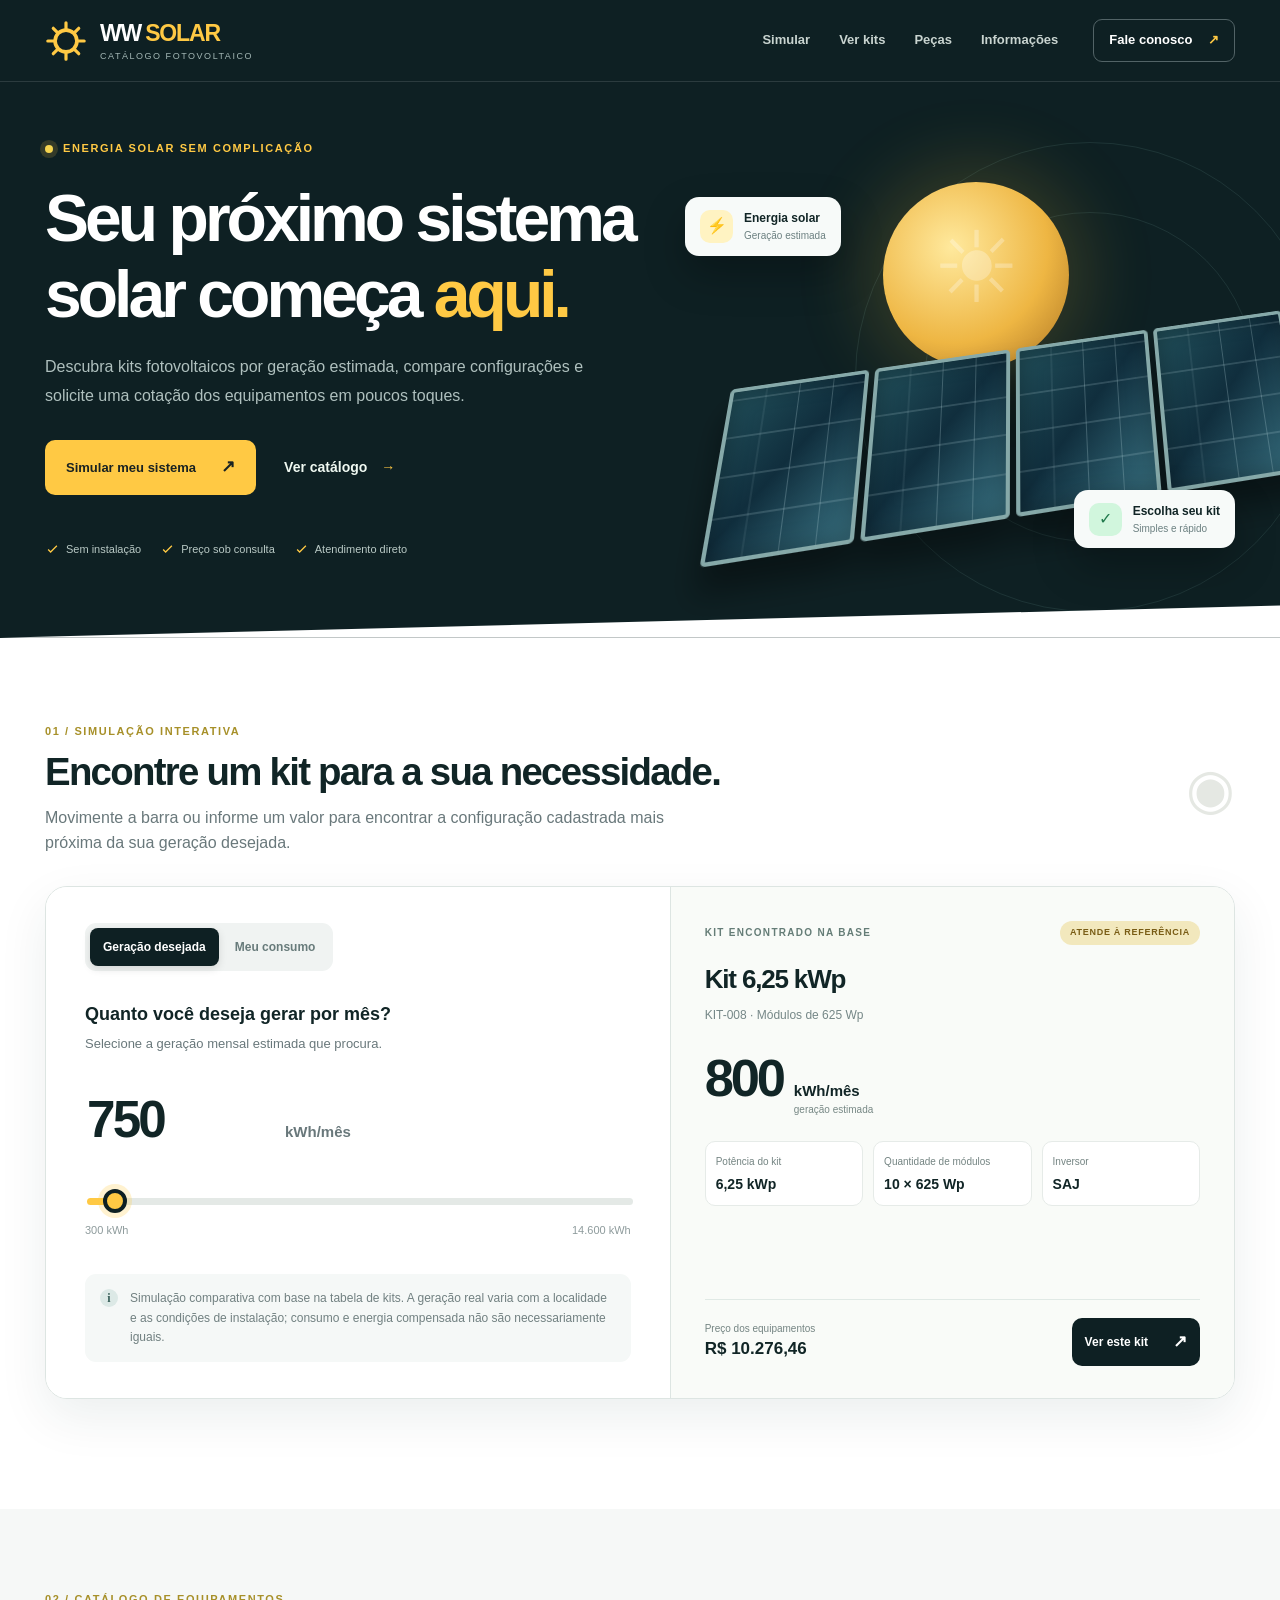
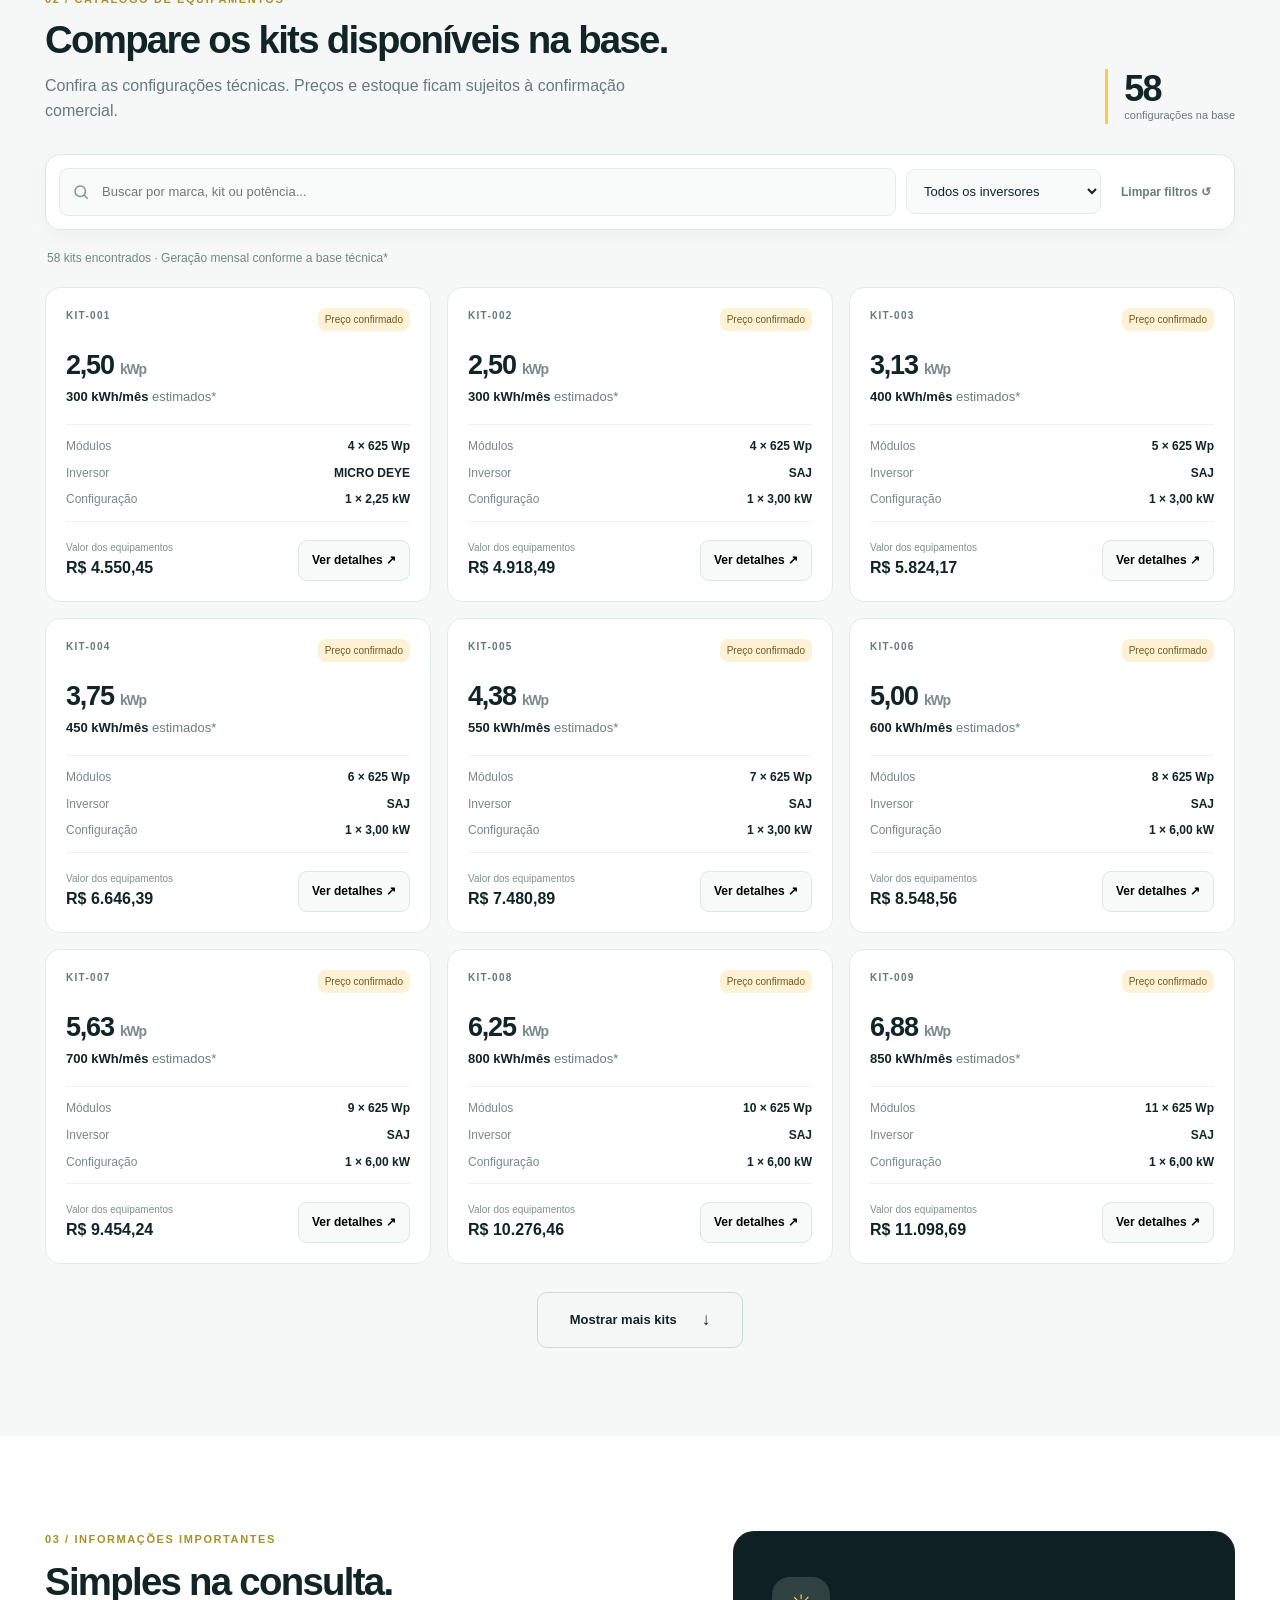
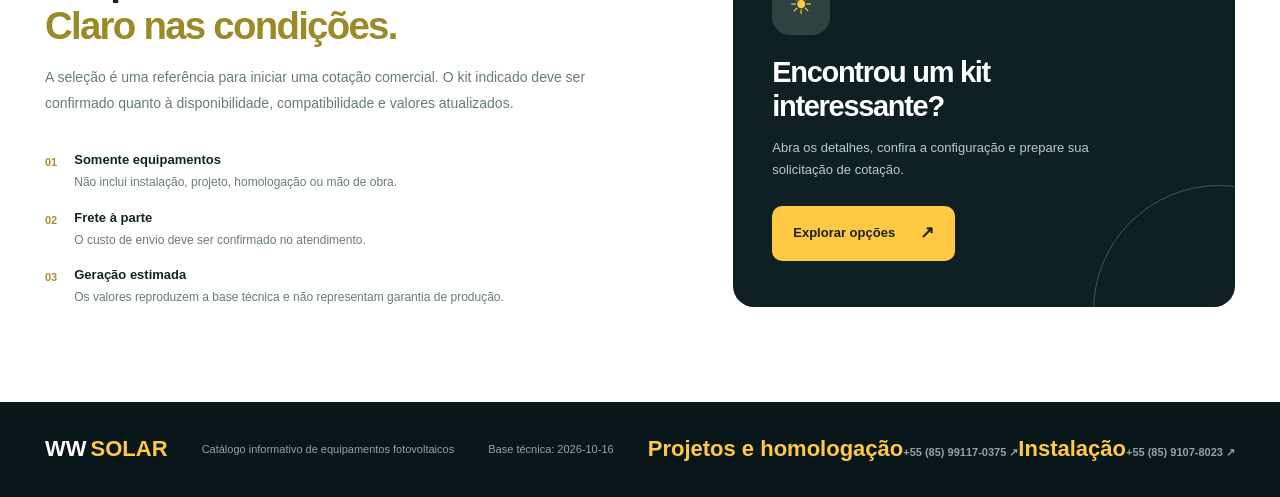
==== commit 825b282b: "feat(site): contato no cabeçalho, detalhes de kit e rodapé sem alterar layout" ====
--- a/index.html
+++ b/index.html
@@ -18,7 +18,7 @@
         <span class="brand-copy"><strong>WW<span>SOLAR</span></strong><small>CATÁLOGO FOTOVOLTAICO</small></span>
       </a>
       <nav class="nav" aria-label="Navegação principal"><a href="#simulador">Simular</a><a href="#catalogo">Ver kits</a><a href="./pecas.html" aria-label="Consultar peças avulsas">Peças</a><a href="#informacoes">Informações</a></nav>
-      <a href="#catalogo" class="header-button">Explorar kits <span aria-hidden="true">↗</span></a>
+      <a href="https://wa.me/5585992723637?text=Ol%C3%A1!%20Gostaria%20de%20mais%20informa%C3%A7%C3%B5es%20sobre%20kits%20e%20equipamentos%20fotovoltaicos%20da%20WW%20Solar." target="_blank" rel="noopener noreferrer" class="header-button" aria-label="Fale conosco pelo WhatsApp (85) 99272-3637">Fale conosco <span aria-hidden="true">↗</span></a>
     </div>
   </header>
 
@@ -77,9 +77,9 @@
 
     <section class="bottom-section shell" id="informacoes"><div class="explain-block"><div class="section-label">03 / INFORMAÇÕES IMPORTANTES</div><h2>Simples na consulta.<br><em>Claro nas condições.</em></h2><p>A seleção é uma referência para iniciar uma cotação comercial. O kit indicado deve ser confirmado quanto à disponibilidade, compatibilidade e valores atualizados.</p><div class="notes"><div><span>01</span><p><b>Somente equipamentos</b>Não inclui instalação, projeto, homologação ou mão de obra.</p></div><div><span>02</span><p><b>Frete à parte</b>O custo de envio deve ser confirmado no atendimento.</p></div><div><span>03</span><p><b>Geração estimada</b>Os valores reproduzem a base técnica e não representam garantia de produção.</p></div></div></div><div class="contact-block"><div class="contact-mark">☀</div><h3>Encontrou um kit interessante?</h3><p>Abra os detalhes, confira a configuração e prepare sua solicitação de cotação.</p><a class="button button-accent" href="#catalogo">Explorar opções <span>↗</span></a></div></section>
   </main>
-  <footer class="footer"><div class="shell footer-inner"><span><strong>WW</strong>SOLAR</span><span>Catálogo informativo de equipamentos fotovoltaicos</span><span id="catalog-date">Base técnica em atualização</span></div></footer>
+  <footer class="footer"><div class="shell footer-inner"><span><strong>WW</strong>SOLAR</span><span>Catálogo informativo de equipamentos fotovoltaicos</span><span id="catalog-date">Base técnica em atualização</span><div class="footer-contacts" aria-label="Contatos especializados"><a href="https://wa.me/5585991170375?text=Ol%C3%A1!%20Gostaria%20de%20informa%C3%A7%C3%B5es%20sobre%20projetos%20e%20homologa%C3%A7%C3%A3o%20de%20sistemas%20fotovoltaicos." target="_blank" rel="noopener noreferrer"><span>Projetos e homologação</span><strong>+55 (85) 99117-0375 ↗</strong></a><a href="https://wa.me/558591078023?text=Ol%C3%A1!%20Gostaria%20de%20informa%C3%A7%C3%B5es%20sobre%20a%20instala%C3%A7%C3%A3o%20de%20um%20sistema%20fotovoltaico." target="_blank" rel="noopener noreferrer"><span>Instalação</span><strong>+55 (85) 9107-8023 ↗</strong></a></div></div></footer>
 
-  <dialog class="kit-dialog" id="kit-dialog" aria-labelledby="dialog-title"><div class="dialog-inner"><button type="button" class="dialog-close" id="dialog-close" aria-label="Fechar detalhes">×</button><div class="section-label">DETALHES DO EQUIPAMENTO</div><h2 id="dialog-title">Kit fotovoltaico</h2><p id="dialog-subtitle" class="dialog-subtitle"></p><div id="dialog-details" class="dialog-details"></div><div class="dialog-price"><div><small>Valor de venda</small><strong id="dialog-price">Sob consulta</strong></div><div class="dialog-availability" id="dialog-availability">Disponibilidade a confirmar</div></div><p class="dialog-disclaimer">Somente equipamentos. Frete, projeto, homologação e instalação não estão incluídos. Valores e estoque sujeitos a confirmação.</p><div class="dialog-actions"><button type="button" id="dialog-contact" class="button button-accent">Copiar solicitação <span>↗</span></button><button type="button" class="button button-outline" id="dialog-dismiss">Voltar ao catálogo</button></div><p class="dialog-hint" id="dialog-hint">Informe o WhatsApp comercial na configuração pública para ativar o atendimento direto.</p></div></dialog>
+  <dialog class="kit-dialog" id="kit-dialog" aria-labelledby="dialog-title"><div class="dialog-inner"><button type="button" class="dialog-close" id="dialog-close" aria-label="Fechar detalhes">×</button><div class="section-label">DETALHES DO EQUIPAMENTO</div><h2 id="dialog-title">Kit fotovoltaico</h2><p id="dialog-subtitle" class="dialog-subtitle"></p><div id="dialog-details" class="dialog-details"></div><div class="dialog-price"><div><small>Valor de venda</small><strong id="dialog-price">Sob consulta</strong></div><div class="dialog-availability" id="dialog-availability">Disponibilidade a confirmar</div></div><p class="dialog-disclaimer">Somente equipamentos. Frete, projeto, homologação e instalação não estão incluídos. Valores e estoque sujeitos a confirmação.</p><div class="dialog-actions"><button type="button" id="dialog-contact" class="button button-accent">Copiar solicitação <span>↗</span></button><button type="button" class="button button-outline" id="dialog-dismiss">Voltar ao catálogo</button></div><p class="dialog-hint" id="dialog-hint">Confirme preço, estoque e frete no atendimento.</p><p class="dialog-direct">Mais informações: <a href="https://wa.me/5585992723637?text=Ol%C3%A1!%20Gostaria%20de%20mais%20informa%C3%A7%C3%B5es%20sobre%20kits%20e%20equipamentos%20fotovoltaicos%20da%20WW%20Solar." target="_blank" rel="noopener noreferrer">WhatsApp (85) 99272-3637 ↗</a></p></div></dialog>
   <div class="toast" role="status" id="toast" aria-live="polite"></div>
   <script src="./app.js" defer></script>
 </body>
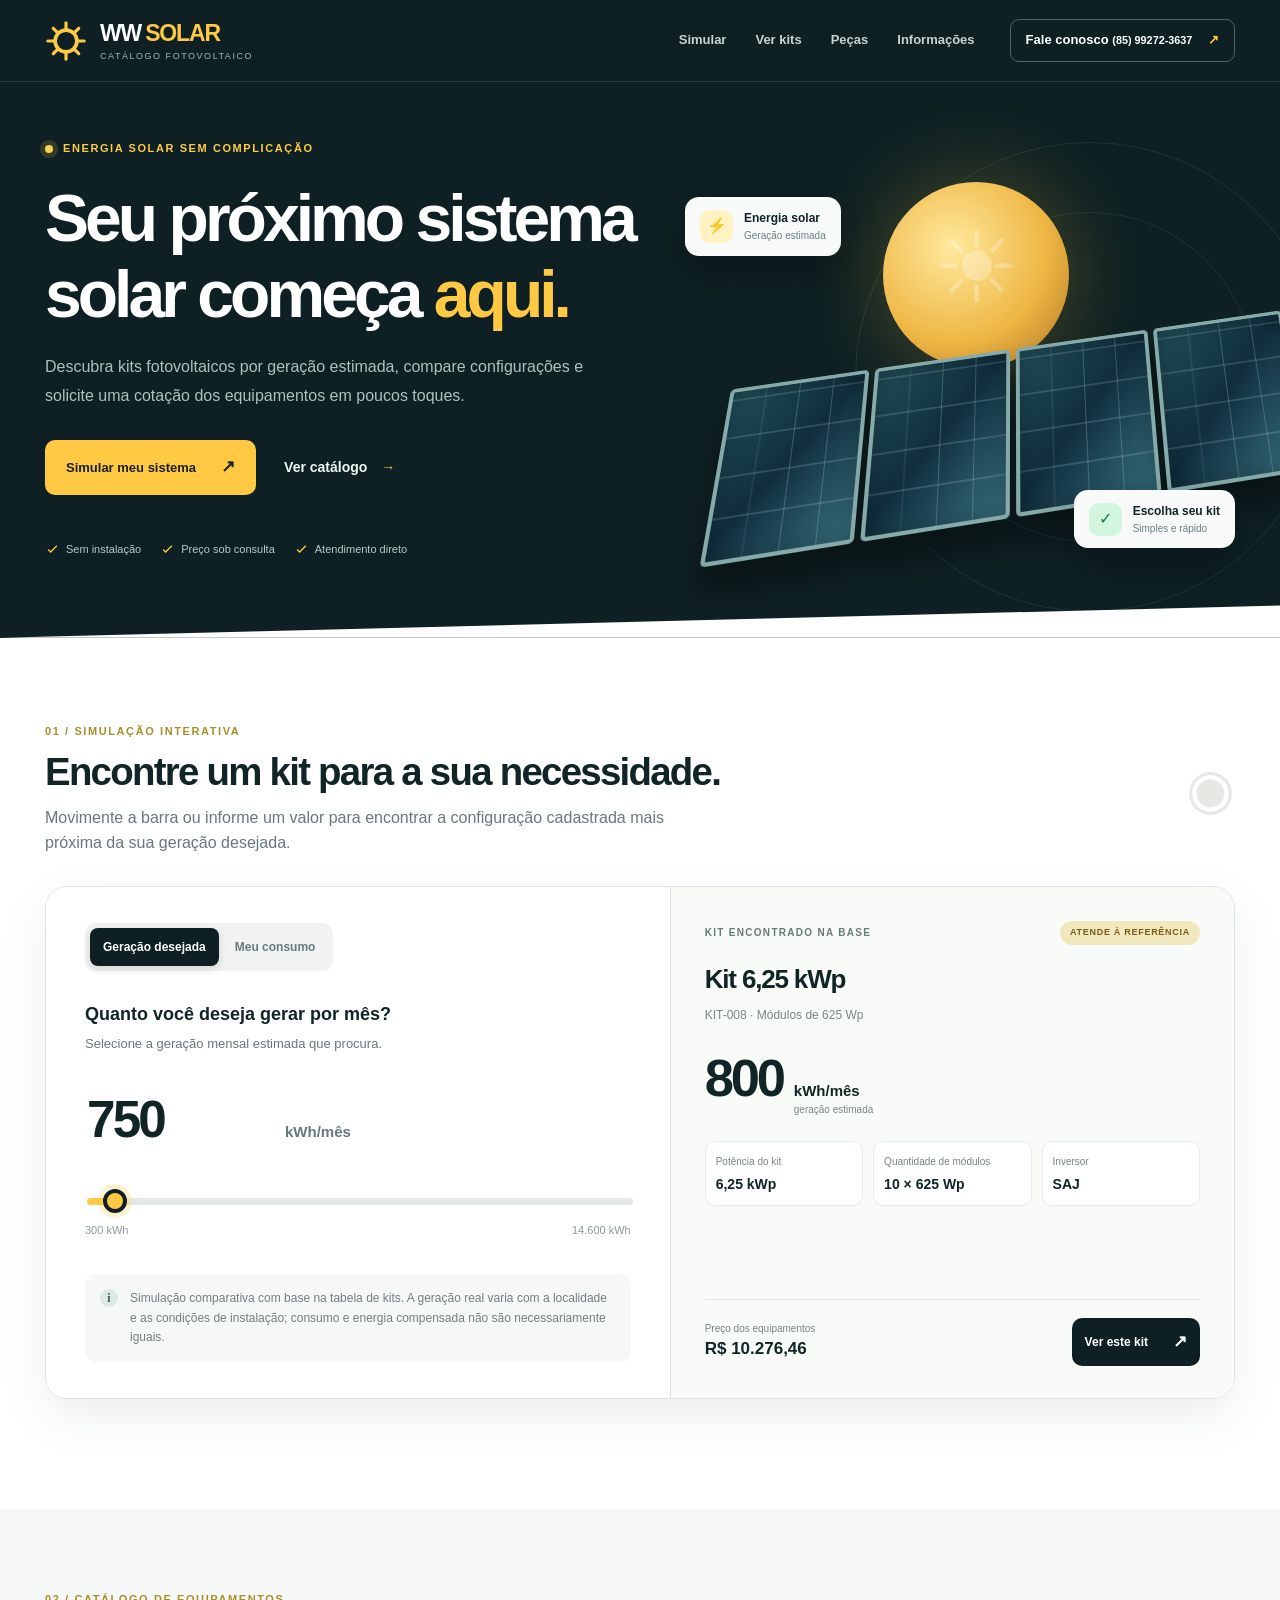
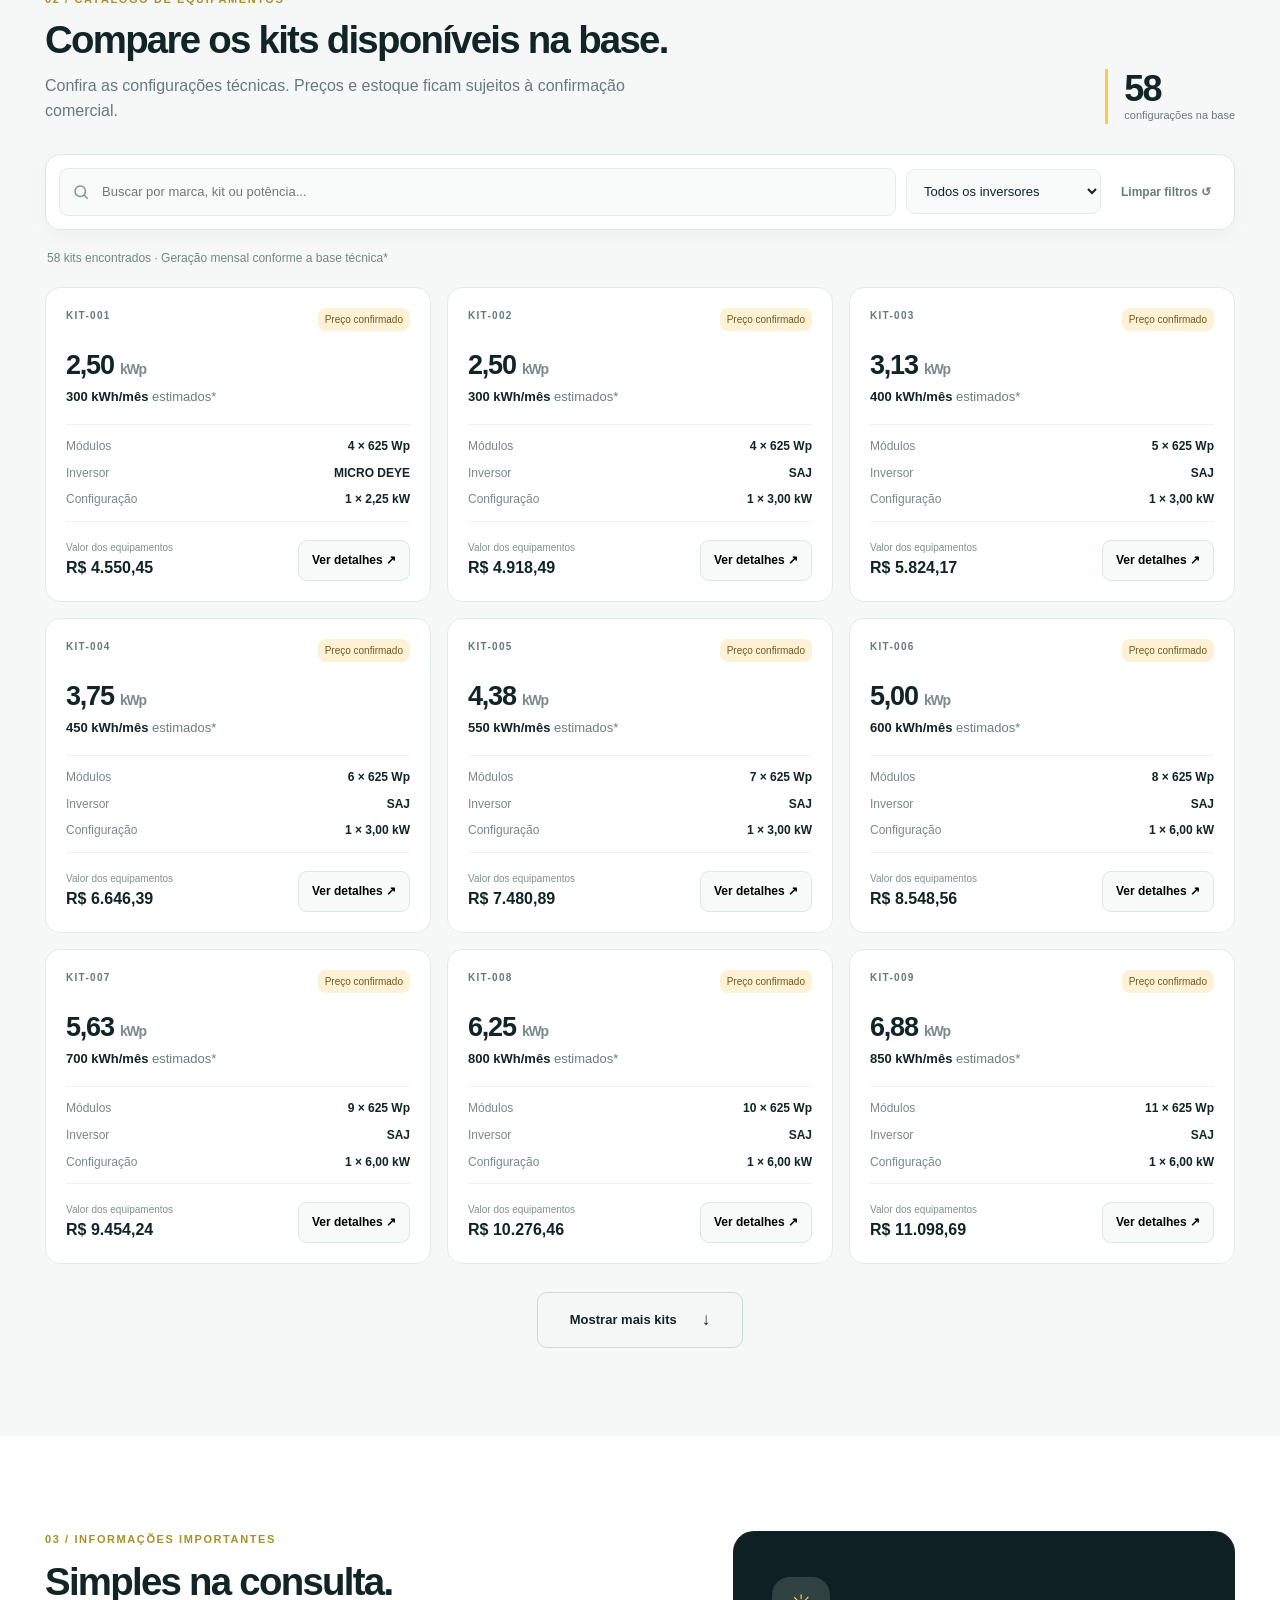
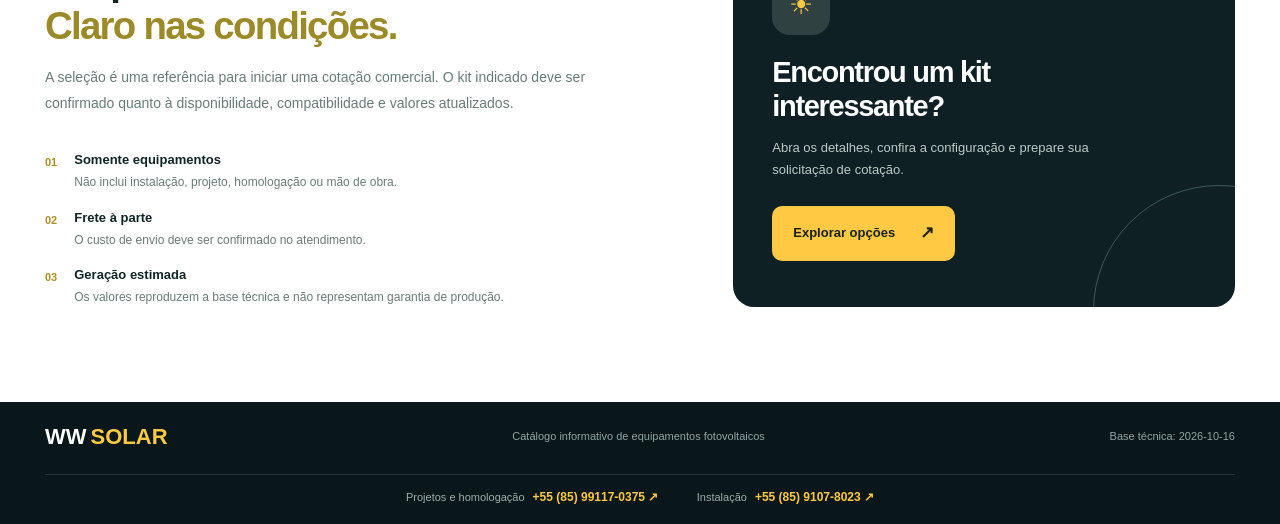
==== commit 05985066: "feat(contato): exibir numero comercial discretamente no cabecalho" ====
--- a/index.html
+++ b/index.html
@@ -18,7 +18,7 @@
         <span class="brand-copy"><strong>WW<span>SOLAR</span></strong><small>CATÁLOGO FOTOVOLTAICO</small></span>
       </a>
       <nav class="nav" aria-label="Navegação principal"><a href="#simulador">Simular</a><a href="#catalogo">Ver kits</a><a href="./pecas.html" aria-label="Consultar peças avulsas">Peças</a><a href="#informacoes">Informações</a></nav>
-      <a href="https://wa.me/5585992723637?text=Ol%C3%A1!%20Gostaria%20de%20mais%20informa%C3%A7%C3%B5es%20sobre%20kits%20e%20equipamentos%20fotovoltaicos%20da%20WW%20Solar." target="_blank" rel="noopener noreferrer" class="header-button" aria-label="Fale conosco pelo WhatsApp (85) 99272-3637">Fale conosco <span aria-hidden="true">↗</span></a>
+      <a href="https://wa.me/5585992723637?text=Ol%C3%A1!%20Gostaria%20de%20mais%20informa%C3%A7%C3%B5es%20sobre%20kits%20e%20equipamentos%20fotovoltaicos%20da%20WW%20Solar." target="_blank" rel="noopener noreferrer" class="header-button" aria-label="Fale conosco pelo WhatsApp (85) 99272-3637">Fale conosco <small class="header-contact-number">(85) 99272-3637</small> <span aria-hidden="true">↗</span></a>
     </div>
   </header>
 
--- a/styles.css
+++ b/styles.css
@@ -9,4 +9,14 @@
 @media(max-width:700px){.shell{width:min(100% - 32px,540px)}.header{height:70px}.header-inner{justify-content:space-between}.brand-copy strong{font-size:20px}.brand-symbol,.brand-symbol svg{width:35px;height:35px}.nav{gap:15px;margin-left:0}.nav a{font-size:12px}.nav a:last-child{display:none}.hero-grid{grid-template-columns:1fr;min-height:unset;gap:0}.hero-copy{padding:62px 0 20px}.hero-copy h1{font-size:clamp(41px,10vw,62px);margin-top:18px}.hero-copy>p{font-size:14px}.hero-actions{gap:16px;flex-wrap:wrap}.hero-trust{margin-top:25px;gap:10px;font-size:10px}.hero-visual{height:230px}.orb{width:310px;height:310px;top:-15px;right:-40px}.orb-two{width:230px;height:230px;top:25px;right:0}.sun-disc{width:125px;height:125px;top:4px;left:34%}.panel-array{left:11%;right:3%;bottom:8px}.solar-panel{height:110px}.floating-note{padding:7px 9px;gap:6px}.floating-note b{font-size:10px}.floating-note small{font-size:8px}.note-icon{width:26px;height:26px}.floating-note-top{left:0;top:0}.floating-note-bottom{right:0;bottom:4px}.hero-edge{height:22px;margin-top:-18px}.main-section{padding:65px 0 78px}.section-title{align-items:flex-start}.section-title h2{font-size:clamp(27px,7vw,35px)}.section-title p{font-size:13px}.section-decor{display:none}.simulator{grid-template-columns:1fr}.simulator-controls{padding:26px 22px}.result-card{padding:27px 22px;border-left:0;border-top:1px solid var(--line)}.result-stats{gap:6px}.result-stats>div{padding:9px 6px}.result-stats small{font-size:9px}.result-stats strong{font-size:12px}.result-generation strong{font-size:44px}.catalogue-section{padding:67px 0}.catalogue-counter{min-width:100px}.catalogue-counter strong{font-size:29px}.catalogue-counter small{font-size:10px}.filterbar{flex-direction:column;align-items:stretch}.search-wrap{width:100%}.select-wrap select{width:100%}.reset-filters{align-self:flex-end}.kit-grid{grid-template-columns:1fr}.bottom-section{grid-template-columns:1fr;gap:40px;padding:70px 0}.contact-block{min-height:280px;padding:30px}.footer-inner{align-items:start;flex-direction:column;padding:25px 0;gap:9px}.dialog-inner{padding:25px 18px}.dialog-details{gap:7px}.dialog-details>div{padding:11px}.dialog-actions .button{flex:1;min-width:180px}}
 @media(prefers-reduced-motion:reduce){*,*:before,*:after{scroll-behavior:auto!important;transition:none!important;animation:none!important}}
 [hidden]{display:none!important}
-button:disabled{opacity:.55;cursor:not-allowed;transform:none!important}+button:disabled{opacity:.55;cursor:not-allowed;transform:none!important}
+/* Contatos comerciais - mantém o rodapé, as cores e os componentes existentes */
+.footer-inner{flex-wrap:wrap;padding-top:18px;padding-bottom:18px}
+.footer-contacts{width:100%;display:flex;justify-content:center;align-items:center;gap:clamp(18px,3vw,48px);padding-top:13px;border-top:1px solid rgba(221,229,226,.14)}
+.footer-contacts a{display:flex;align-items:baseline;gap:8px;flex-wrap:wrap;font-size:11px;color:#cad8d4;line-height:1.5}
+.footer-contacts a:hover,.footer-contacts a:focus-visible{color:#fff;text-decoration:underline;text-underline-offset:3px}
+.footer-contacts a span:first-child{font-size:11px;color:#9bafaa;font-weight:500;letter-spacing:0}
+.footer-contacts a strong{font-size:12px;color:var(--accent);font-weight:750}
+.dialog-direct{font-size:12px;color:var(--muted);margin-top:10px;line-height:1.55}
+.dialog-direct a{color:#176b5b;font-weight:750;text-decoration:underline;text-underline-offset:2px}
+@media(max-width:700px){.footer-contacts{flex-direction:column;align-items:flex-start;gap:10px;padding-top:16px}.footer-contacts a{gap:5px}}
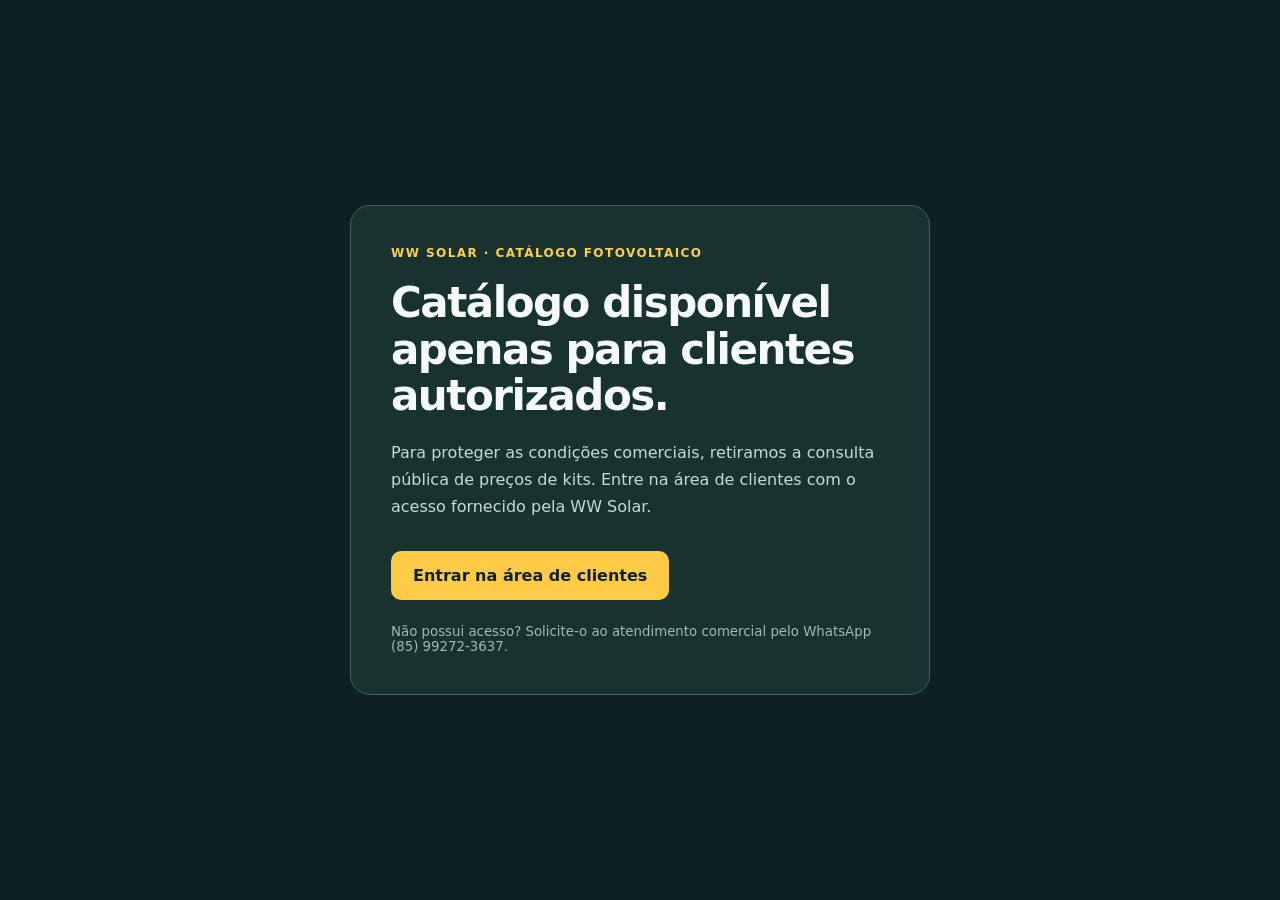
==== commit 524ff25f: "fix(legacy): substituir vitrine pública por entrada protegida" ====
--- a/index.html
+++ b/index.html
@@ -1,86 +1,29 @@
 <!doctype html>
 <html lang="pt-BR">
 <head>
-  <meta charset="UTF-8">
-  <meta name="viewport" content="width=device-width, initial-scale=1">
-  <meta name="theme-color" content="#0e2023">
-  <meta name="description" content="Consulte equipamentos fotovoltaicos por geração estimada, potência, módulos e inversores. Solicite seu orçamento com a WW Solar.">
-  <title>WW Solar | Consulta de Kits Fotovoltaicos</title>
-  <link rel="stylesheet" href="./styles.css">
-  <link rel="icon" href="./favicon.svg" type="image/svg+xml">
+<meta charset="UTF-8">
+<meta name="viewport" content="width=device-width, initial-scale=1">
+<meta name="robots" content="noindex,nofollow">
+<meta name="referrer" content="no-referrer">
+<title>WW Solar — Catálogo com acesso restrito</title>
+<style>
+:root{color-scheme:light}*{box-sizing:border-box}
+body{margin:0;min-height:100vh;display:grid;place-items:center;padding:24px;background:#0e2023;color:#f5f9f7;font-family:system-ui,-apple-system,Segoe UI,sans-serif}
+main{max-width:580px;width:100%;padding:40px;background:#18322f;border:1px solid #42635c;border-radius:20px}
+.eyebrow{font-size:12px;font-weight:800;letter-spacing:.12em;color:#ffcd50}
+h1{font-size:clamp(28px,5vw,42px);line-height:1.1;letter-spacing:-.035em;margin:20px 0}
+p{line-height:1.7;color:#c8dad4}
+a{display:inline-block;margin-top:14px;background:#ffca46;color:#0e2023;padding:15px 22px;border-radius:10px;font-weight:800;text-decoration:none}
+small{display:block;margin-top:24px;color:#a2b8b1}
+</style>
 </head>
 <body>
-  <a class="skip-link" href="#simulador">Ir para o simulador</a>
-  <header class="header">
-    <div class="shell header-inner">
-      <a class="brand" href="#inicio" aria-label="WW Solar, início">
-        <span class="brand-symbol" aria-hidden="true"><svg viewBox="0 0 44 44" fill="none"><circle cx="22" cy="22" r="12" stroke="currentColor" stroke-width="4"/><path d="M22 2v7M22 35v7M2 22h7M35 22h7M8 8l5 5M31 31l5 5M36 8l-5 5M13 31l-5 5" stroke="currentColor" stroke-width="3.5" stroke-linecap="round"/></svg></span>
-        <span class="brand-copy"><strong>WW<span>SOLAR</span></strong><small>CATÁLOGO FOTOVOLTAICO</small></span>
-      </a>
-      <nav class="nav" aria-label="Navegação principal"><a href="#simulador">Simular</a><a href="#catalogo">Ver kits</a><a href="./pecas.html" aria-label="Consultar peças avulsas">Peças</a><a href="#informacoes">Informações</a></nav>
-      <a href="https://wa.me/5585992723637?text=Ol%C3%A1!%20Gostaria%20de%20mais%20informa%C3%A7%C3%B5es%20sobre%20kits%20e%20equipamentos%20fotovoltaicos%20da%20WW%20Solar." target="_blank" rel="noopener noreferrer" class="header-button" aria-label="Fale conosco pelo WhatsApp (85) 99272-3637">Fale conosco <small class="header-contact-number">(85) 99272-3637</small> <span aria-hidden="true">↗</span></a>
-    </div>
-  </header>
-
-  <main id="inicio">
-    <section class="hero">
-      <div class="hero-grid shell">
-        <div class="hero-copy">
-          <div class="eyebrow"><span class="pulse"></span> ENERGIA SOLAR SEM COMPLICAÇÃO</div>
-          <h1>Seu próximo sistema solar começa <em>aqui.</em></h1>
-          <p>Descubra kits fotovoltaicos por geração estimada, compare configurações e solicite uma cotação dos equipamentos em poucos toques.</p>
-          <div class="hero-actions"><a class="button button-accent" href="#simulador">Simular meu sistema <span>↗</span></a><a class="text-link" href="#catalogo">Ver catálogo <span>→</span></a></div>
-          <div class="hero-trust"><span><svg viewBox="0 0 24 24" fill="none" stroke="currentColor" stroke-width="2"><path d="m5 12 4 4L19 6"/></svg> Sem instalação</span><span><svg viewBox="0 0 24 24" fill="none" stroke="currentColor" stroke-width="2"><path d="m5 12 4 4L19 6"/></svg> Preço sob consulta</span><span><svg viewBox="0 0 24 24" fill="none" stroke="currentColor" stroke-width="2"><path d="m5 12 4 4L19 6"/></svg> Atendimento direto</span></div>
-        </div>
-        <div class="hero-visual" aria-hidden="true">
-          <div class="orb orb-one"></div><div class="orb orb-two"></div>
-          <div class="sun-disc"><span>☀</span></div>
-          <div class="panel-array"><div class="solar-panel"></div><div class="solar-panel"></div><div class="solar-panel"></div><div class="solar-panel"></div></div>
-          <div class="floating-note floating-note-top"><span class="note-icon">⚡</span><span><b>Energia solar</b><small>Geração estimada</small></span></div>
-          <div class="floating-note floating-note-bottom"><span class="note-icon green">✓</span><span><b>Escolha seu kit</b><small>Simples e rápido</small></span></div>
-        </div>
-      </div>
-      <div class="hero-edge"></div>
-    </section>
-
-    <section class="main-section shell" id="simulador" aria-labelledby="simulador-title">
-      <div class="section-title"><div><div class="section-label">01 / SIMULAÇÃO INTERATIVA</div><h2 id="simulador-title">Encontre um kit para a sua necessidade.</h2><p>Movimente a barra ou informe um valor para encontrar a configuração cadastrada mais próxima da sua geração desejada.</p></div><span class="section-decor">◉</span></div>
-      <div class="simulator">
-        <div class="simulator-controls">
-          <div class="segmented" role="group" aria-label="Tipo de simulação"><button type="button" class="segment active" data-mode="geracao" aria-pressed="true">Geração desejada</button><button type="button" class="segment" data-mode="consumo" aria-pressed="false">Meu consumo</button></div>
-          <div class="sim-intro"><label for="target-input" id="target-label">Quanto você deseja gerar por mês?</label><p id="target-description">Selecione a geração mensal estimada que procura.</p></div>
-          <div class="target-input-wrap"><input id="target-input" type="number" min="300" max="14600" step="50" value="750" inputmode="numeric" aria-label="Energia mensal em quilowatt-hora"><span>kWh/mês</span></div>
-          <input id="target-slider" type="range" min="300" max="14600" step="50" value="750" aria-label="Ajustar energia mensal desejada">
-          <div class="slider-endpoints"><span>300 kWh</span><span>14.600 kWh</span></div>
-          <div class="sim-info"><span class="info-mark">i</span><span>Simulação comparativa com base na tabela de kits. A geração real varia com a localidade e as condições de instalação; consumo e energia compensada não são necessariamente iguais.</span></div>
-        </div>
-        <div class="result-card" aria-live="polite" aria-atomic="true">
-          <div class="result-top"><span class="result-label">KIT ENCONTRADO NA BASE</span><span class="result-status" id="result-status">CALCULANDO</span></div>
-          <h3 id="result-title">Buscando configuração...</h3>
-          <p class="result-sub" id="result-description">Um momento.</p>
-          <div class="result-generation"><strong id="result-generation">—</strong><span>kWh/mês <small>geração estimada</small></span></div>
-          <div class="result-stats"><div><small>Potência do kit</small><strong id="result-power">—</strong></div><div><small>Quantidade de módulos</small><strong id="result-panels">—</strong></div><div><small>Inversor</small><strong id="result-inverter">—</strong></div></div>
-          <div class="result-footer"><div><small>Preço dos equipamentos</small><strong id="result-price">Sob consulta</strong></div><button type="button" id="result-button" class="button button-dark">Ver este kit <span>↗</span></button></div>
-        </div>
-      </div>
-    </section>
-
-    <section class="catalogue-section" id="catalogo" aria-labelledby="catalogo-title">
-      <div class="shell">
-        <div class="section-title catalogue-heading"><div><div class="section-label">02 / CATÁLOGO DE EQUIPAMENTOS</div><h2 id="catalogo-title">Compare os kits disponíveis na base.</h2><p>Confira as configurações técnicas. Preços e estoque ficam sujeitos à confirmação comercial.</p></div><div class="catalogue-counter"><strong id="kit-total">—</strong><small>configurações na base</small></div></div>
-        <div class="filterbar"><label class="search-wrap"><svg viewBox="0 0 24 24" aria-hidden="true" fill="none" stroke="currentColor" stroke-width="2"><circle cx="11" cy="11" r="7"/><path d="m16 16 5 5"/></svg><span class="sr-only">Buscar kits</span><input id="kit-search" type="search" placeholder="Buscar por marca, kit ou potência..." autocomplete="off"></label><label class="select-wrap"><span class="sr-only">Filtrar inversor</span><select id="inverter-filter"><option value="todos">Todos os inversores</option><option value="SAJ">SAJ</option><option value="DEYE">DEYE</option><option value="MICRO DEYE">Micro DEYE</option></select></label><button class="reset-filters" type="button" id="clear-filters">Limpar filtros ↺</button></div>
-        <div class="result-count" id="result-count" aria-live="polite">Carregando catálogo...</div>
-        <div class="kit-grid" id="kit-grid" aria-live="polite"></div>
-        <div class="load-more-wrap"><button type="button" class="button button-outline" id="more-kits" hidden>Mostrar mais kits <span>↓</span></button></div>
-      </div>
-    </section>
-
-    <section class="bottom-section shell" id="informacoes"><div class="explain-block"><div class="section-label">03 / INFORMAÇÕES IMPORTANTES</div><h2>Simples na consulta.<br><em>Claro nas condições.</em></h2><p>A seleção é uma referência para iniciar uma cotação comercial. O kit indicado deve ser confirmado quanto à disponibilidade, compatibilidade e valores atualizados.</p><div class="notes"><div><span>01</span><p><b>Somente equipamentos</b>Não inclui instalação, projeto, homologação ou mão de obra.</p></div><div><span>02</span><p><b>Frete à parte</b>O custo de envio deve ser confirmado no atendimento.</p></div><div><span>03</span><p><b>Geração estimada</b>Os valores reproduzem a base técnica e não representam garantia de produção.</p></div></div></div><div class="contact-block"><div class="contact-mark">☀</div><h3>Encontrou um kit interessante?</h3><p>Abra os detalhes, confira a configuração e prepare sua solicitação de cotação.</p><a class="button button-accent" href="#catalogo">Explorar opções <span>↗</span></a></div></section>
-  </main>
-  <footer class="footer"><div class="shell footer-inner"><span><strong>WW</strong>SOLAR</span><span>Catálogo informativo de equipamentos fotovoltaicos</span><span id="catalog-date">Base técnica em atualização</span><div class="footer-contacts" aria-label="Contatos especializados"><a href="https://wa.me/5585991170375?text=Ol%C3%A1!%20Gostaria%20de%20informa%C3%A7%C3%B5es%20sobre%20projetos%20e%20homologa%C3%A7%C3%A3o%20de%20sistemas%20fotovoltaicos." target="_blank" rel="noopener noreferrer"><span>Projetos e homologação</span><strong>+55 (85) 99117-0375 ↗</strong></a><a href="https://wa.me/558591078023?text=Ol%C3%A1!%20Gostaria%20de%20informa%C3%A7%C3%B5es%20sobre%20a%20instala%C3%A7%C3%A3o%20de%20um%20sistema%20fotovoltaico." target="_blank" rel="noopener noreferrer"><span>Instalação</span><strong>+55 (85) 9107-8023 ↗</strong></a></div></div></footer>
-
-  <dialog class="kit-dialog" id="kit-dialog" aria-labelledby="dialog-title"><div class="dialog-inner"><button type="button" class="dialog-close" id="dialog-close" aria-label="Fechar detalhes">×</button><div class="section-label">DETALHES DO EQUIPAMENTO</div><h2 id="dialog-title">Kit fotovoltaico</h2><p id="dialog-subtitle" class="dialog-subtitle"></p><div id="dialog-details" class="dialog-details"></div><div class="dialog-price"><div><small>Valor de venda</small><strong id="dialog-price">Sob consulta</strong></div><div class="dialog-availability" id="dialog-availability">Disponibilidade a confirmar</div></div><p class="dialog-disclaimer">Somente equipamentos. Frete, projeto, homologação e instalação não estão incluídos. Valores e estoque sujeitos a confirmação.</p><div class="dialog-actions"><button type="button" id="dialog-contact" class="button button-accent">Copiar solicitação <span>↗</span></button><button type="button" class="button button-outline" id="dialog-dismiss">Voltar ao catálogo</button></div><p class="dialog-hint" id="dialog-hint">Confirme preço, estoque e frete no atendimento.</p><p class="dialog-direct">Mais informações: <a href="https://wa.me/5585992723637?text=Ol%C3%A1!%20Gostaria%20de%20mais%20informa%C3%A7%C3%B5es%20sobre%20kits%20e%20equipamentos%20fotovoltaicos%20da%20WW%20Solar." target="_blank" rel="noopener noreferrer">WhatsApp (85) 99272-3637 ↗</a></p></div></dialog>
-  <div class="toast" role="status" id="toast" aria-live="polite"></div>
-  <script src="./app.js" defer></script>
+<main>
+<div class="eyebrow">WW SOLAR · CATÁLOGO FOTOVOLTAICO</div>
+<h1>Catálogo disponível apenas para clientes autorizados.</h1>
+<p>Para proteger as condições comerciais, retiramos a consulta pública de preços de kits. Entre na área de clientes com o acesso fornecido pela WW Solar.</p>
+<a href="https://ww-solar-clientes-dev.pages.dev/cliente-dev.html" rel="noreferrer">Entrar na área de clientes</a>
+<small>Não possui acesso? Solicite-o ao atendimento comercial pelo WhatsApp (85) 99272-3637.</small>
+</main>
 </body>
-</html>+</html>
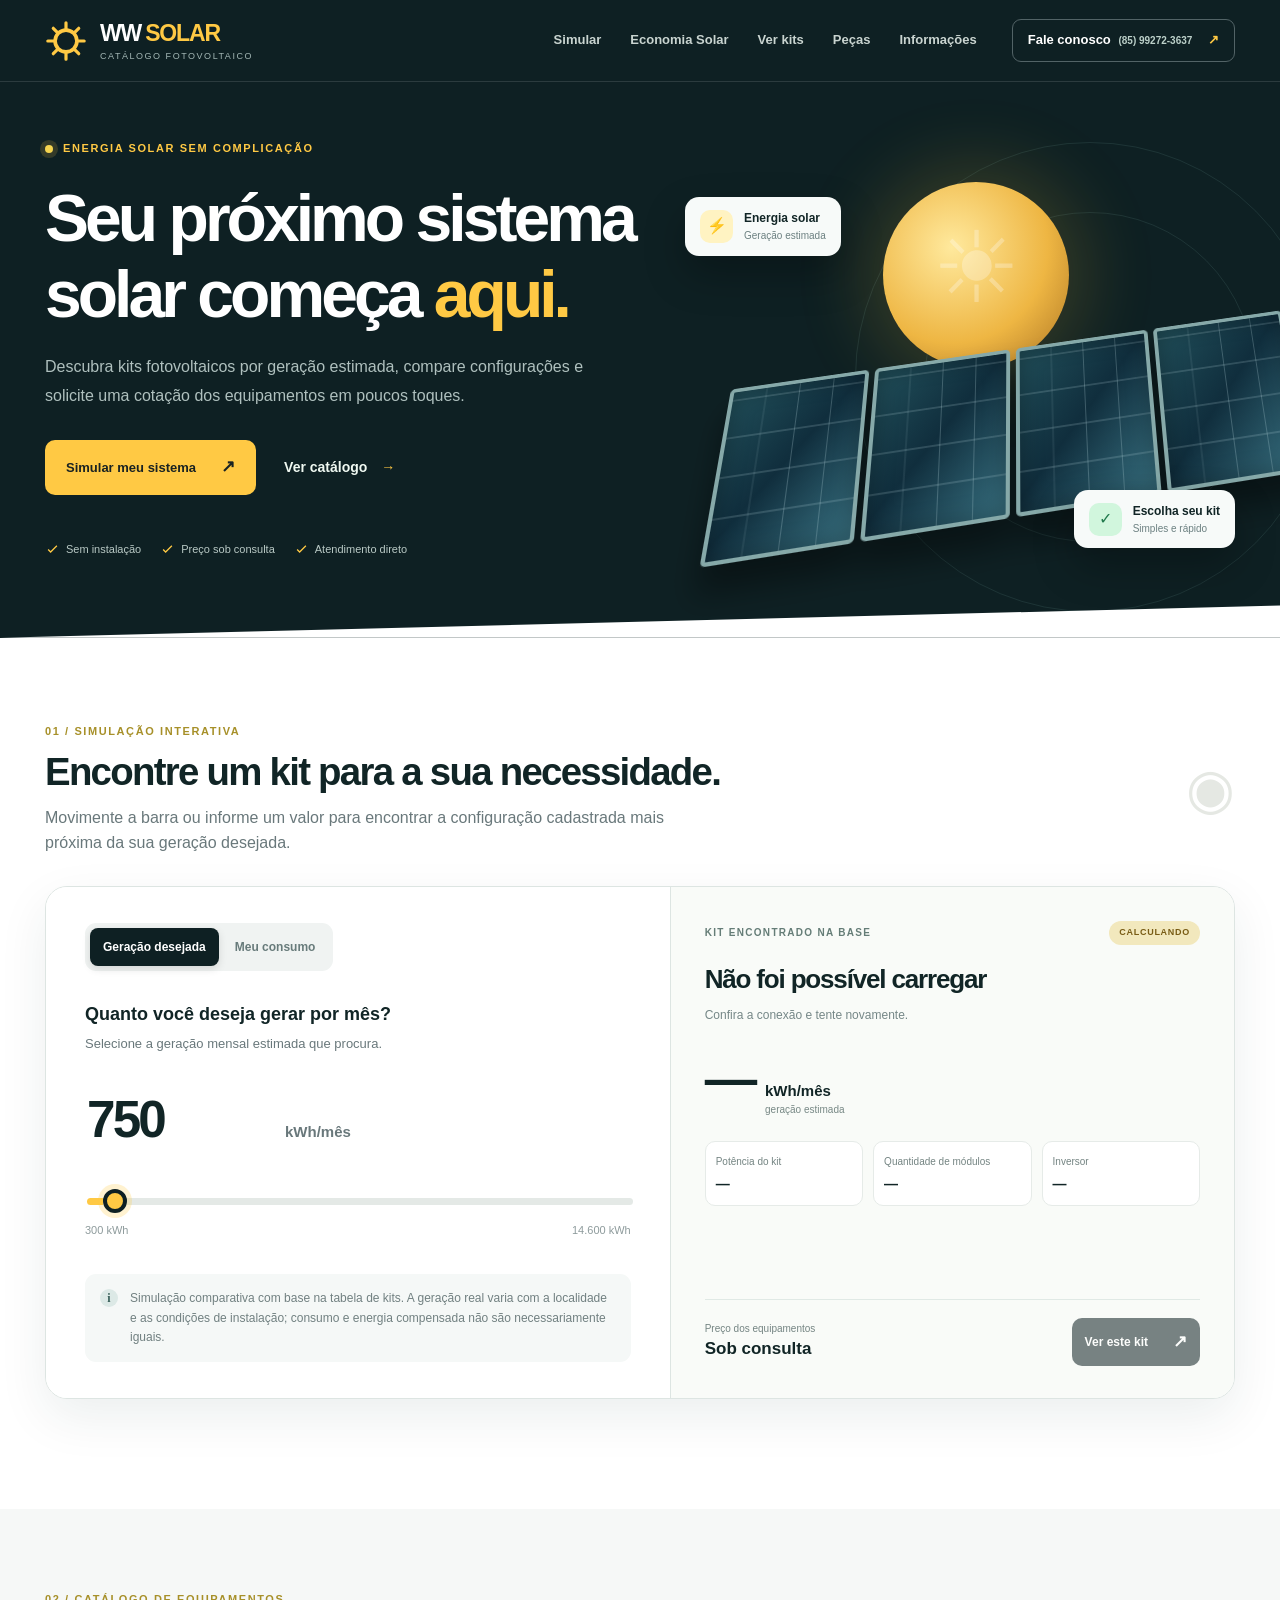
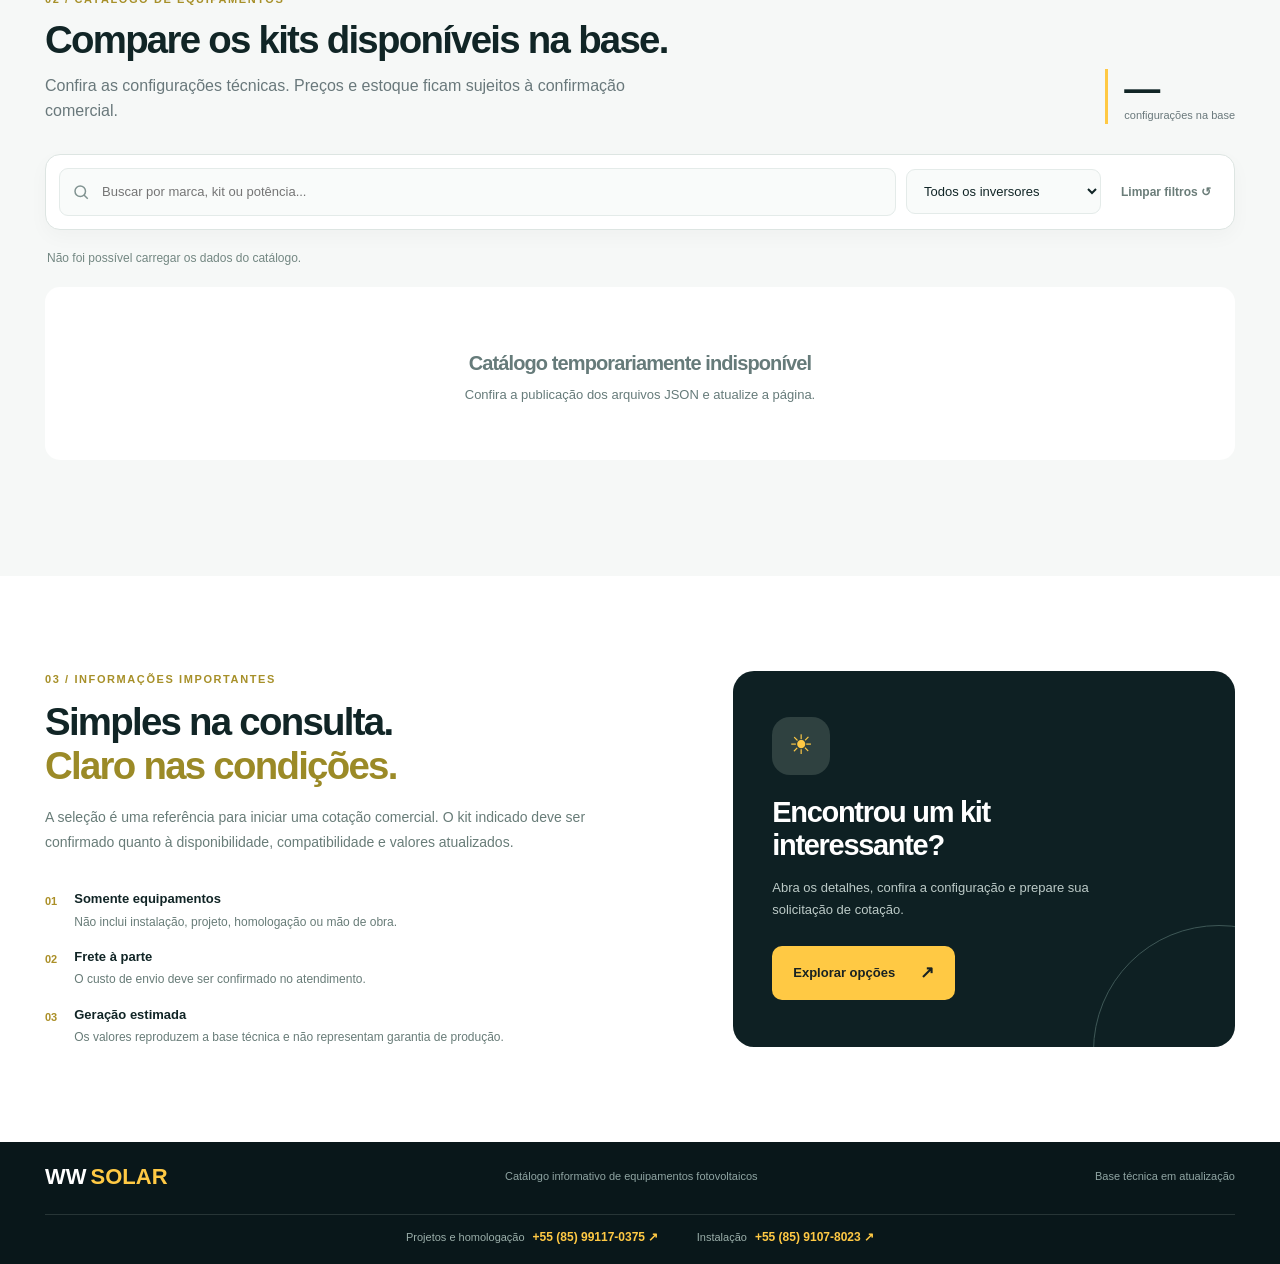
==== commit 4d0a4446: "feat(dev): inserir Economia Solar ao lado de Simular" ====
--- a/index.html
+++ b/index.html
@@ -1,29 +1,86 @@
 <!doctype html>
 <html lang="pt-BR">
 <head>
-<meta charset="UTF-8">
-<meta name="viewport" content="width=device-width, initial-scale=1">
-<meta name="robots" content="noindex,nofollow">
-<meta name="referrer" content="no-referrer">
-<title>WW Solar — Catálogo com acesso restrito</title>
-<style>
-:root{color-scheme:light}*{box-sizing:border-box}
-body{margin:0;min-height:100vh;display:grid;place-items:center;padding:24px;background:#0e2023;color:#f5f9f7;font-family:system-ui,-apple-system,Segoe UI,sans-serif}
-main{max-width:580px;width:100%;padding:40px;background:#18322f;border:1px solid #42635c;border-radius:20px}
-.eyebrow{font-size:12px;font-weight:800;letter-spacing:.12em;color:#ffcd50}
-h1{font-size:clamp(28px,5vw,42px);line-height:1.1;letter-spacing:-.035em;margin:20px 0}
-p{line-height:1.7;color:#c8dad4}
-a{display:inline-block;margin-top:14px;background:#ffca46;color:#0e2023;padding:15px 22px;border-radius:10px;font-weight:800;text-decoration:none}
-small{display:block;margin-top:24px;color:#a2b8b1}
-</style>
+  <meta charset="UTF-8">
+  <meta name="viewport" content="width=device-width, initial-scale=1">
+  <meta name="theme-color" content="#0e2023">
+  <meta name="description" content="Consulte equipamentos fotovoltaicos por geração estimada, potência, módulos e inversores. Solicite seu orçamento com a WW Solar.">
+  <title>WW Solar | Consulta de Kits Fotovoltaicos</title>
+  <link rel="stylesheet" href="./styles.css">
+  <link rel="icon" href="./favicon.svg" type="image/svg+xml">
 </head>
 <body>
-<main>
-<div class="eyebrow">WW SOLAR · CATÁLOGO FOTOVOLTAICO</div>
-<h1>Catálogo disponível apenas para clientes autorizados.</h1>
-<p>Para proteger as condições comerciais, retiramos a consulta pública de preços de kits. Entre na área de clientes com o acesso fornecido pela WW Solar.</p>
-<a href="https://ww-solar-clientes-dev.pages.dev/cliente-dev.html" rel="noreferrer">Entrar na área de clientes</a>
-<small>Não possui acesso? Solicite-o ao atendimento comercial pelo WhatsApp (85) 99272-3637.</small>
-</main>
+  <a class="skip-link" href="#simulador">Ir para o simulador</a>
+  <header class="header">
+    <div class="shell header-inner">
+      <a class="brand" href="#inicio" aria-label="WW Solar, início">
+        <span class="brand-symbol" aria-hidden="true"><svg viewBox="0 0 44 44" fill="none"><circle cx="22" cy="22" r="12" stroke="currentColor" stroke-width="4"/><path d="M22 2v7M22 35v7M2 22h7M35 22h7M8 8l5 5M31 31l5 5M36 8l-5 5M13 31l-5 5" stroke="currentColor" stroke-width="3.5" stroke-linecap="round"/></svg></span>
+        <span class="brand-copy"><strong>WW<span>SOLAR</span></strong><small>CATÁLOGO FOTOVOLTAICO</small></span>
+      </a>
+      <nav class="nav" aria-label="Navegação principal"><a href="#simulador">Simular</a><a href="./economia-solar.html">Economia Solar</a><a href="#catalogo">Ver kits</a><a href="./pecas.html" aria-label="Consultar peças avulsas">Peças</a><a href="#informacoes">Informações</a></nav>
+      <a href="https://wa.me/5585992723637?text=Ol%C3%A1!%20Gostaria%20de%20mais%20informa%C3%A7%C3%B5es%20sobre%20kits%20e%20equipamentos%20fotovoltaicos%20da%20WW%20Solar." target="_blank" rel="noopener noreferrer" class="header-button" aria-label="Fale conosco pelo WhatsApp (85) 99272-3637">Fale conosco <small class="header-contact-number">(85) 99272-3637</small> <span aria-hidden="true">↗</span></a>
+    </div>
+  </header>
+
+  <main id="inicio">
+    <section class="hero">
+      <div class="hero-grid shell">
+        <div class="hero-copy">
+          <div class="eyebrow"><span class="pulse"></span> ENERGIA SOLAR SEM COMPLICAÇÃO</div>
+          <h1>Seu próximo sistema solar começa <em>aqui.</em></h1>
+          <p>Descubra kits fotovoltaicos por geração estimada, compare configurações e solicite uma cotação dos equipamentos em poucos toques.</p>
+          <div class="hero-actions"><a class="button button-accent" href="#simulador">Simular meu sistema <span>↗</span></a><a class="text-link" href="#catalogo">Ver catálogo <span>→</span></a></div>
+          <div class="hero-trust"><span><svg viewBox="0 0 24 24" fill="none" stroke="currentColor" stroke-width="2"><path d="m5 12 4 4L19 6"/></svg> Sem instalação</span><span><svg viewBox="0 0 24 24" fill="none" stroke="currentColor" stroke-width="2"><path d="m5 12 4 4L19 6"/></svg> Preço sob consulta</span><span><svg viewBox="0 0 24 24" fill="none" stroke="currentColor" stroke-width="2"><path d="m5 12 4 4L19 6"/></svg> Atendimento direto</span></div>
+        </div>
+        <div class="hero-visual" aria-hidden="true">
+          <div class="orb orb-one"></div><div class="orb orb-two"></div>
+          <div class="sun-disc"><span>☀</span></div>
+          <div class="panel-array"><div class="solar-panel"></div><div class="solar-panel"></div><div class="solar-panel"></div><div class="solar-panel"></div></div>
+          <div class="floating-note floating-note-top"><span class="note-icon">⚡</span><span><b>Energia solar</b><small>Geração estimada</small></span></div>
+          <div class="floating-note floating-note-bottom"><span class="note-icon green">✓</span><span><b>Escolha seu kit</b><small>Simples e rápido</small></span></div>
+        </div>
+      </div>
+      <div class="hero-edge"></div>
+    </section>
+
+    <section class="main-section shell" id="simulador" aria-labelledby="simulador-title">
+      <div class="section-title"><div><div class="section-label">01 / SIMULAÇÃO INTERATIVA</div><h2 id="simulador-title">Encontre um kit para a sua necessidade.</h2><p>Movimente a barra ou informe um valor para encontrar a configuração cadastrada mais próxima da sua geração desejada.</p></div><span class="section-decor">◉</span></div>
+      <div class="simulator">
+        <div class="simulator-controls">
+          <div class="segmented" role="group" aria-label="Tipo de simulação"><button type="button" class="segment active" data-mode="geracao" aria-pressed="true">Geração desejada</button><button type="button" class="segment" data-mode="consumo" aria-pressed="false">Meu consumo</button></div>
+          <div class="sim-intro"><label for="target-input" id="target-label">Quanto você deseja gerar por mês?</label><p id="target-description">Selecione a geração mensal estimada que procura.</p></div>
+          <div class="target-input-wrap"><input id="target-input" type="number" min="300" max="14600" step="50" value="750" inputmode="numeric" aria-label="Energia mensal em quilowatt-hora"><span>kWh/mês</span></div>
+          <input id="target-slider" type="range" min="300" max="14600" step="50" value="750" aria-label="Ajustar energia mensal desejada">
+          <div class="slider-endpoints"><span>300 kWh</span><span>14.600 kWh</span></div>
+          <div class="sim-info"><span class="info-mark">i</span><span>Simulação comparativa com base na tabela de kits. A geração real varia com a localidade e as condições de instalação; consumo e energia compensada não são necessariamente iguais.</span></div>
+        </div>
+        <div class="result-card" aria-live="polite" aria-atomic="true">
+          <div class="result-top"><span class="result-label">KIT ENCONTRADO NA BASE</span><span class="result-status" id="result-status">CALCULANDO</span></div>
+          <h3 id="result-title">Buscando configuração...</h3>
+          <p class="result-sub" id="result-description">Um momento.</p>
+          <div class="result-generation"><strong id="result-generation">—</strong><span>kWh/mês <small>geração estimada</small></span></div>
+          <div class="result-stats"><div><small>Potência do kit</small><strong id="result-power">—</strong></div><div><small>Quantidade de módulos</small><strong id="result-panels">—</strong></div><div><small>Inversor</small><strong id="result-inverter">—</strong></div></div>
+          <div class="result-footer"><div><small>Preço dos equipamentos</small><strong id="result-price">Sob consulta</strong></div><button type="button" id="result-button" class="button button-dark">Ver este kit <span>↗</span></button></div>
+        </div>
+      </div>
+    </section>
+
+    <section class="catalogue-section" id="catalogo" aria-labelledby="catalogo-title">
+      <div class="shell">
+        <div class="section-title catalogue-heading"><div><div class="section-label">02 / CATÁLOGO DE EQUIPAMENTOS</div><h2 id="catalogo-title">Compare os kits disponíveis na base.</h2><p>Confira as configurações técnicas. Preços e estoque ficam sujeitos à confirmação comercial.</p></div><div class="catalogue-counter"><strong id="kit-total">—</strong><small>configurações na base</small></div></div>
+        <div class="filterbar"><label class="search-wrap"><svg viewBox="0 0 24 24" aria-hidden="true" fill="none" stroke="currentColor" stroke-width="2"><circle cx="11" cy="11" r="7"/><path d="m16 16 5 5"/></svg><span class="sr-only">Buscar kits</span><input id="kit-search" type="search" placeholder="Buscar por marca, kit ou potência..." autocomplete="off"></label><label class="select-wrap"><span class="sr-only">Filtrar inversor</span><select id="inverter-filter"><option value="todos">Todos os inversores</option><option value="SAJ">SAJ</option><option value="DEYE">DEYE</option><option value="MICRO DEYE">Micro DEYE</option></select></label><button class="reset-filters" type="button" id="clear-filters">Limpar filtros ↺</button></div>
+        <div class="result-count" id="result-count" aria-live="polite">Carregando catálogo...</div>
+        <div class="kit-grid" id="kit-grid" aria-live="polite"></div>
+        <div class="load-more-wrap"><button type="button" class="button button-outline" id="more-kits" hidden>Mostrar mais kits <span>↓</span></button></div>
+      </div>
+    </section>
+
+    <section class="bottom-section shell" id="informacoes"><div class="explain-block"><div class="section-label">03 / INFORMAÇÕES IMPORTANTES</div><h2>Simples na consulta.<br><em>Claro nas condições.</em></h2><p>A seleção é uma referência para iniciar uma cotação comercial. O kit indicado deve ser confirmado quanto à disponibilidade, compatibilidade e valores atualizados.</p><div class="notes"><div><span>01</span><p><b>Somente equipamentos</b>Não inclui instalação, projeto, homologação ou mão de obra.</p></div><div><span>02</span><p><b>Frete à parte</b>O custo de envio deve ser confirmado no atendimento.</p></div><div><span>03</span><p><b>Geração estimada</b>Os valores reproduzem a base técnica e não representam garantia de produção.</p></div></div></div><div class="contact-block"><div class="contact-mark">☀</div><h3>Encontrou um kit interessante?</h3><p>Abra os detalhes, confira a configuração e prepare sua solicitação de cotação.</p><a class="button button-accent" href="#catalogo">Explorar opções <span>↗</span></a></div></section>
+  </main>
+  <footer class="footer"><div class="shell footer-inner"><span><strong>WW</strong>SOLAR</span><span>Catálogo informativo de equipamentos fotovoltaicos</span><span id="catalog-date">Base técnica em atualização</span><div class="footer-contacts" aria-label="Contatos especializados"><a href="https://wa.me/5585991170375?text=Ol%C3%A1!%20Gostaria%20de%20informa%C3%A7%C3%B5es%20sobre%20projetos%20e%20homologa%C3%A7%C3%A3o%20de%20sistemas%20fotovoltaicos." target="_blank" rel="noopener noreferrer"><span>Projetos e homologação</span><strong>+55 (85) 99117-0375 ↗</strong></a><a href="https://wa.me/558591078023?text=Ol%C3%A1!%20Gostaria%20de%20informa%C3%A7%C3%B5es%20sobre%20a%20instala%C3%A7%C3%A3o%20de%20um%20sistema%20fotovoltaico." target="_blank" rel="noopener noreferrer"><span>Instalação</span><strong>+55 (85) 9107-8023 ↗</strong></a></div></div></footer>
+
+  <dialog class="kit-dialog" id="kit-dialog" aria-labelledby="dialog-title"><div class="dialog-inner"><button type="button" class="dialog-close" id="dialog-close" aria-label="Fechar detalhes">×</button><div class="section-label">DETALHES DO EQUIPAMENTO</div><h2 id="dialog-title">Kit fotovoltaico</h2><p id="dialog-subtitle" class="dialog-subtitle"></p><div id="dialog-details" class="dialog-details"></div><div class="dialog-price"><div><small>Valor de venda</small><strong id="dialog-price">Sob consulta</strong></div><div class="dialog-availability" id="dialog-availability">Disponibilidade a confirmar</div></div><p class="dialog-disclaimer">Somente equipamentos. Frete, projeto, homologação e instalação não estão incluídos. Valores e estoque sujeitos a confirmação.</p><div class="dialog-actions"><button type="button" id="dialog-contact" class="button button-accent">Copiar solicitação <span>↗</span></button><button type="button" class="button button-outline" id="dialog-dismiss">Voltar ao catálogo</button></div><p class="dialog-hint" id="dialog-hint">Confirme preço, estoque e frete no atendimento.</p><p class="dialog-direct">Mais informações: <a href="https://wa.me/5585992723637?text=Ol%C3%A1!%20Gostaria%20de%20mais%20informa%C3%A7%C3%B5es%20sobre%20kits%20e%20equipamentos%20fotovoltaicos%20da%20WW%20Solar." target="_blank" rel="noopener noreferrer">WhatsApp (85) 99272-3637 ↗</a></p></div></dialog>
+  <div class="toast" role="status" id="toast" aria-live="polite"></div>
+  <script src="./app.js" defer></script>
 </body>
-</html>
+</html>
--- a/styles.css
+++ b/styles.css
@@ -0,0 +1,33 @@
+:root{--ink:#112526;--deep:#0e2023;--night:#09171a;--accent:#ffc944;--muted:#69787b;--paper:#f6f8f7;--line:#dde5e2;--white:#fff;--radius:22px;--shadow:0 18px 50px rgba(19,45,48,.08)}
+*{box-sizing:border-box}html{scroll-behavior:smooth;scroll-padding-top:90px}body{margin:0;font:16px/1.55 -apple-system,BlinkMacSystemFont,"Segoe UI",Roboto,Arial,sans-serif;color:var(--ink);background:#fff}button,input,select{font:inherit}button{cursor:pointer}a{color:inherit;text-decoration:none}svg{width:22px;height:22px}p{margin:0}h1,h2,h3{line-height:1.15;letter-spacing:-.045em}h1,h2,h3{margin:0}h2{font-size:clamp(27px,3vw,43px)}h2 em,.bottom-section h2 em{font-style:normal;color:#9b8a27}.shell{width:min(1190px,calc(100% - 48px));margin-inline:auto}.sr-only{position:absolute!important;width:1px;height:1px;padding:0;margin:-1px;overflow:hidden;clip:rect(0,0,0,0);white-space:nowrap;border:0}.skip-link{position:absolute;z-index:99;top:-100px;left:10px;background:var(--accent);padding:12px}.skip-link:focus{top:10px}:focus-visible{outline:3px solid #b07b00;outline-offset:3px}
+.header{height:82px;background:var(--deep);position:relative;z-index:4;border-bottom:1px solid rgba(255,255,255,.12)}.header-inner{height:100%;display:flex;align-items:center;gap:35px}.brand{display:flex;align-items:center;gap:13px;color:#fff}.brand-symbol{width:42px;height:42px;display:grid;place-items:center;color:var(--accent)}.brand-symbol svg{width:40px;height:40px}.brand-copy{display:grid;line-height:1.15}.brand-copy strong{font-size:23px;letter-spacing:-.05em}.brand-copy strong span{color:var(--accent);margin-left:4px}.brand-copy small{font-size:9px;letter-spacing:.17em;color:#a3b7b5;margin-top:5px}.nav{display:flex;align-items:center;gap:29px;margin-left:auto}.nav a{font-weight:600;font-size:13px;color:#c9d4d0}.nav a:hover{color:#fff}.header-button{padding:10px 15px;border:1px solid #526366;color:#fff;border-radius:9px;font-size:13px;font-weight:700;white-space:nowrap}.header-button span{margin-left:12px;color:var(--accent)}
+.hero{background:var(--deep);color:white;overflow:hidden;position:relative}.hero-grid{min-height:520px;display:grid;grid-template-columns:1.1fr 1fr;gap:35px;align-items:center}.hero-copy{padding:58px 0 75px;position:relative;z-index:2}.eyebrow,.section-label{font-weight:800;letter-spacing:.145em;font-size:11px;color:#a79029}.eyebrow{color:var(--accent);display:flex;align-items:center;gap:10px}.pulse{width:8px;height:8px;background:#f5d450;border-radius:100%;box-shadow:0 0 0 5px rgba(255,201,68,.16)}h1{font-size:clamp(40px,5.2vw,66px);max-width:650px;margin:24px 0 20px;letter-spacing:-.06em;font-weight:800}h1 em{font-style:normal;color:var(--accent)}.hero-copy>p{color:#afc0be;font-size:16px;max-width:540px;line-height:1.8}.hero-actions{display:flex;align-items:center;gap:28px;margin-top:30px}.button{border:0;display:inline-flex;justify-content:center;align-items:center;gap:25px;padding:14px 21px;min-height:48px;font-weight:800;font-size:13px;border-radius:10px;transition:transform .15s,background .15s}.button:hover{transform:translateY(-2px)}.button span{font-size:17px}.button-accent{background:var(--accent);color:#192222}.button-accent:hover{background:#ffdc79}.button-dark{background:var(--deep);color:white}.button-dark:hover{background:#1d373b}.button-outline{border:1px solid #cdd9d7;background:transparent;color:var(--ink)}.text-link{font-size:14px;color:#eff8f1;font-weight:700}.text-link span{margin-left:10px;color:var(--accent)}.hero-trust{display:flex;flex-wrap:wrap;gap:19px;margin-top:46px;font-size:11px;color:#b9c9c5}.hero-trust>span{display:flex;align-items:center;gap:6px}.hero-trust svg{width:15px;height:15px;color:var(--accent)}.hero-visual{height:450px;position:relative;isolation:isolate}.orb{position:absolute;border:1px solid rgba(139,198,189,.12);border-radius:50%;width:470px;height:470px;top:10px;right:-90px}.orb-two{width:330px;height:330px;top:80px;right:-20px}.sun-disc{position:absolute;top:50px;left:36%;width:186px;height:186px;background:radial-gradient(circle at 37% 35%,#ffe99d,#eeb643 57%,#a97122 100%);border-radius:50%;box-shadow:0 0 75px 15px rgba(255,202,58,.18);display:grid;place-items:center;color:rgba(255,255,255,.28);font-size:99px}.sun-disc span{transform:translateY(-8px)}.panel-array{position:absolute;left:7%;right:-12%;bottom:65px;display:grid;grid-template-columns:repeat(4,1fr);gap:6px;transform:perspective(500px) rotateX(17deg) skewY(-9deg);filter:drop-shadow(0 24px 15px rgba(0,0,0,.4))}.solar-panel{height:176px;border:4px solid #86a9a9;border-radius:5px;background:repeating-linear-gradient(90deg,transparent 0,transparent 24.5%,rgba(214,242,247,.30) 25%,transparent 25.5%),repeating-linear-gradient(0deg,transparent 0,transparent 22.7%,rgba(214,242,247,.34) 23.2%,transparent 23.8%),linear-gradient(130deg,#214f5a,#102e3d 48%,#387080);box-shadow:inset 0 0 23px rgba(0,0,0,.3)}.floating-note{position:absolute;display:flex;align-items:center;gap:11px;background:#f7faf9;color:var(--ink);border-radius:14px;padding:12px 15px;box-shadow:0 18px 40px rgba(0,0,0,.28);z-index:2}.floating-note span:last-child{display:grid}.floating-note b{font-size:12px}.floating-note small{font-size:10px;color:#6c8081}.note-icon{border-radius:10px;width:33px;height:33px;background:#fff3c2;color:#735800;display:grid;place-items:center}.note-icon.green{background:#d1f6dd;color:#20794c}.floating-note-top{top:65px;left:0}.floating-note-bottom{bottom:34px;right:0}.hero-edge{height:35px;background:#fff;clip-path:polygon(0 100%,100% 8%,100% 100%);margin-top:-30px;position:relative;z-index:2}
+.main-section{padding:85px 0 110px}.section-title{display:flex;align-items:center;justify-content:space-between;gap:20px;margin-bottom:30px}.section-title h2{margin:10px 0 12px;max-width:760px}.section-title p{color:var(--muted);max-width:640px}.section-decor{font-size:56px;color:#e5e8e3}.simulator{display:grid;grid-template-columns:1.05fr .95fr;border-radius:var(--radius);overflow:hidden;box-shadow:var(--shadow);border:1px solid var(--line)}.simulator-controls{padding:36px 39px;background:white;min-width:0}.segmented{display:inline-flex;align-items:center;background:#f0f3f2;border-radius:11px;padding:5px;gap:3px}.segment{border:0;padding:10px 13px;border-radius:8px;font-size:12px;font-weight:700;background:transparent;color:#687b7b}.segment.active{background:var(--deep);color:#fff;box-shadow:0 3px 9px rgba(0,0,0,.12)}.sim-intro{margin-top:30px}.sim-intro label{display:block;font-size:18px;font-weight:800}.sim-intro p{font-size:13px;color:var(--muted);margin-top:5px}.target-input-wrap{display:flex;align-items:baseline;gap:10px;margin:25px 0 25px}.target-input-wrap input{font-size:clamp(39px,4vw,55px);font-weight:800;letter-spacing:-.055em;color:var(--ink);width:190px;max-width:70%;background:transparent;border:0;border-bottom:2px solid transparent;border-radius:0}.target-input-wrap input:focus{outline:none;border-color:var(--accent)}.target-input-wrap>span{font-size:15px;color:var(--muted);font-weight:700}input[type=range]{appearance:none;-webkit-appearance:none;width:100%;height:7px;border-radius:99px;background:linear-gradient(to right,var(--accent) 0,var(--accent) var(--range-progress,3%),#e4e9e6 var(--range-progress,3%),#e4e9e6 100%);cursor:pointer}input[type=range]::-webkit-slider-thumb{-webkit-appearance:none;background:var(--accent);border:4px solid var(--deep);box-shadow:0 0 0 5px rgba(255,201,68,.25);border-radius:50%;height:24px;width:24px}input[type=range]::-moz-range-thumb{background:var(--accent);border:4px solid var(--deep);border-radius:50%;height:17px;width:17px}.slider-endpoints{display:flex;justify-content:space-between;margin-top:10px;color:#8e9b9c;font-size:11px}.sim-info{margin-top:35px;background:#f5f8f7;border-radius:11px;padding:15px;display:flex;gap:12px;color:#718081;font-size:12px;line-height:1.6}.info-mark{flex:0 0 18px;width:18px;height:18px;text-align:center;line-height:18px;background:#dce9e6;border-radius:50%;color:#39605a;font-weight:900;font-family:Georgia,serif}.result-card{background:#f9fbf8;padding:34px 34px 32px;display:flex;flex-direction:column;gap:12px;border-left:1px solid var(--line)}.result-top{display:flex;gap:10px;justify-content:space-between;align-items:center}.result-label{font-size:10px;letter-spacing:.13em;font-weight:900;color:#657d77}.result-status{border-radius:30px;padding:5px 10px;font-size:9px;font-weight:900;letter-spacing:.08em;background:#f2e8bd;color:#795c15}.result-card h3{font-size:clamp(20px,2.2vw,26px);margin-top:8px}.result-sub{font-size:12px;color:#758787}.result-generation{display:flex;align-items:baseline;gap:11px;margin:15px 0 11px}.result-generation strong{font-size:clamp(38px,4.1vw,56px);line-height:1;letter-spacing:-.06em}.result-generation>span{display:grid;font-weight:800;font-size:15px}.result-generation small{font-size:10px;font-weight:500;color:#778885}.result-stats{display:grid;grid-template-columns:repeat(3,minmax(0,1fr));gap:10px;margin-bottom:7px}.result-stats>div{border-radius:10px;padding:12px 10px;background:white;border:1px solid #e6ebe8;min-width:0}.result-stats small,.result-footer small,.dialog-price small{font-size:10px;color:#748482;display:block}.result-stats strong{font-size:14px;line-height:1.3;display:block;margin-top:6px;overflow-wrap:anywhere}.result-footer{margin-top:auto;border-top:1px solid #e0e9e5;padding-top:18px;display:flex;align-items:center;justify-content:space-between;gap:10px}.result-footer strong{font-size:17px;display:block}.result-footer .button{padding:11px 13px;font-size:12px;white-space:nowrap}
+.catalogue-section{background:var(--paper);padding:82px 0 88px}.catalogue-heading{align-items:flex-end}.catalogue-counter{border-left:3px solid var(--accent);padding-left:16px;display:grid;line-height:1.1;min-width:125px}.catalogue-counter strong{font-size:36px;letter-spacing:-.05em}.catalogue-counter small{font-size:11px;color:var(--muted);line-height:1.4}.filterbar{display:flex;gap:10px;align-items:center;background:white;padding:13px;border-radius:15px;border:1px solid var(--line);box-shadow:0 7px 20px rgba(17,37,38,.03)}.search-wrap{position:relative;display:flex;flex:1;align-items:center;min-width:0}.search-wrap svg{position:absolute;left:13px;color:#819391;width:18px;height:18px}.search-wrap input{width:100%;border:1px solid #e4ebe9;background:#f9fbfa;border-radius:9px;outline:none;padding:13px 12px 13px 42px;font-size:13px}.search-wrap input:focus{border-color:#8cbab2}.select-wrap select{background:#f9fbfa;border:1px solid #e4ebe9;border-radius:9px;padding:13px;font-size:13px;color:var(--ink);width:195px}.reset-filters{border:0;background:none;color:#6b7d79;font-size:12px;font-weight:800;padding:10px}.result-count{font-size:12px;color:#738782;padding:19px 2px}.kit-grid{display:grid;grid-template-columns:repeat(3,minmax(0,1fr));gap:16px}.kit-card{background:white;border:1px solid #e2eae7;border-radius:15px;padding:20px;min-width:0;display:flex;flex-direction:column;transition:box-shadow .2s,transform .2s}.kit-card:hover{box-shadow:0 14px 36px rgba(19,45,48,.08);transform:translateY(-2px)}.kit-top{display:flex;justify-content:space-between;align-items:start;gap:8px}.kit-id{font-size:10px;letter-spacing:.13em;font-weight:900;color:#627b76}.kit-status{font-size:10px;background:#fdf2d5;color:#74581b;padding:4px 7px;border-radius:8px;white-space:nowrap}.kit-card h3{font-size:27px;margin:19px 0 0}.kit-card h3 span{color:#7b8b89;font-size:14px;font-weight:700}.kit-generation{font-size:13px;color:#6c7e7d;margin:6px 0 17px}.kit-generation strong{color:var(--ink)}.kit-facts{border-top:1px solid #edf1ef;border-bottom:1px solid #edf1ef;padding:12px 0;display:grid;gap:8px}.kit-facts div{display:flex;justify-content:space-between;gap:10px;font-size:12px}.kit-facts span{color:#7a8988}.kit-facts strong{text-align:right}.kit-bottom{display:flex;align-items:center;justify-content:space-between;gap:10px;margin-top:auto;padding-top:18px}.kit-bottom small{font-size:10px;color:#80918d;display:block}.kit-bottom b{font-size:16px}.details-button{border:1px solid #dce6e2;border-radius:9px;padding:10px 13px;background:#f7faf8;font-size:12px;font-weight:800;white-space:nowrap}.details-button:hover{background:#ffeab3}.load-more-wrap{display:flex;justify-content:center;margin-top:28px}.load-more-wrap .button{padding:14px 32px}.empty-state{grid-column:1/-1;text-align:center;padding:55px 15px;color:#667b7a;background:white;border-radius:15px}.empty-state h3{font-size:20px;margin:10px 0}.empty-state p{font-size:13px}.bottom-section{display:grid;grid-template-columns:1.1fr .9fr;gap:75px;padding:95px 0}.explain-block h2{margin:12px 0 17px}.explain-block>p{color:#687c78;line-height:1.8;max-width:580px;font-size:14px}.notes{margin-top:34px;display:grid;gap:16px}.notes>div{display:flex;gap:17px;align-items:start}.notes>div>span{color:#ab8f27;font-weight:900;font-size:11px;margin-top:4px}.notes p{font-size:12px;color:#687c78}.notes b{display:block;color:var(--ink);font-size:13px;margin-bottom:3px}.contact-block{padding:39px;display:flex;flex-direction:column;align-items:flex-start;justify-content:center;background:var(--deep);border-radius:21px;color:white;min-height:340px;overflow:hidden;position:relative}.contact-block:after{content:"";position:absolute;width:250px;height:250px;border:1px solid #3e5756;border-radius:50%;right:-110px;bottom:-130px}.contact-mark{width:58px;height:58px;background:#2f4140;border-radius:18px;display:grid;place-items:center;color:var(--accent);font-size:27px;margin-bottom:21px}.contact-block h3{font-size:29px;max-width:280px}.contact-block p{font-size:13px;color:#bccac7;margin:14px 0 25px;line-height:1.7;max-width:340px}.footer{background:#09171a;color:#90a5a3}.footer-inner{min-height:95px;display:flex;align-items:center;justify-content:space-between;gap:20px;font-size:11px}.footer-inner span:first-child{font-size:22px;color:var(--accent);font-weight:800}.footer-inner span:first-child strong{color:white;margin-right:4px}
+.kit-dialog{width:min(580px,calc(100vw - 24px));max-height:min(90vh,800px);border:0;border-radius:19px;padding:0;box-shadow:0 25px 90px rgba(0,0,0,.3);overflow:auto}.kit-dialog::backdrop{background:rgba(6,22,23,.68)}.dialog-inner{padding:30px;position:relative}.dialog-close{border:0;background:#f0f3f1;position:absolute;top:20px;right:20px;border-radius:12px;width:36px;height:36px;font-size:24px}.dialog-inner h2{margin:12px 40px 4px 0;font-size:27px}.dialog-subtitle{color:var(--muted);font-size:13px;margin-bottom:20px}.dialog-details{display:grid;grid-template-columns:1fr 1fr;gap:10px}.dialog-details>div{background:#f6f9f7;border-radius:10px;padding:13px}.dialog-details small{display:block;font-size:11px;color:#738783;margin-bottom:3px}.dialog-details strong{font-size:15px}.dialog-price{border-top:1px solid var(--line);margin-top:21px;padding-top:20px;display:flex;gap:8px;justify-content:space-between;align-items:center}.dialog-price strong{font-size:23px;display:block}.dialog-availability{font-size:11px;color:#85621d;background:#fff4d2;border-radius:10px;padding:8px 11px}.dialog-disclaimer{font-size:11px;color:#81908e;margin:18px 0 22px;line-height:1.6}.dialog-actions{display:flex;flex-wrap:wrap;gap:8px}.dialog-hint{margin-top:14px;font-size:11px;color:#788785}.toast{position:fixed;left:50%;bottom:24px;z-index:100;transform:translate(-50%,120px);opacity:0;background:#163531;color:white;padding:12px 18px;border-radius:12px;font-size:13px;font-weight:700;box-shadow:0 10px 25px #0002;transition:opacity .2s,transform .2s;max-width:90vw}.toast.show{opacity:1;transform:translate(-50%,0)}
+@media(max-width:980px){.hero-grid{grid-template-columns:1fr .8fr}.hero-visual{height:410px}.floating-note-top{left:-30px}.floating-note-bottom{right:-25px}.bottom-section{gap:35px}.kit-grid{grid-template-columns:repeat(2,minmax(0,1fr))}.nav{gap:15px}.header-button{display:none}}
+@media(max-width:700px){.shell{width:min(100% - 32px,540px)}.header{height:70px}.header-inner{justify-content:space-between}.brand-copy strong{font-size:20px}.brand-symbol,.brand-symbol svg{width:35px;height:35px}.nav{gap:15px;margin-left:0}.nav a{font-size:12px}.nav a:last-child{display:none}.hero-grid{grid-template-columns:1fr;min-height:unset;gap:0}.hero-copy{padding:62px 0 20px}.hero-copy h1{font-size:clamp(41px,10vw,62px);margin-top:18px}.hero-copy>p{font-size:14px}.hero-actions{gap:16px;flex-wrap:wrap}.hero-trust{margin-top:25px;gap:10px;font-size:10px}.hero-visual{height:230px}.orb{width:310px;height:310px;top:-15px;right:-40px}.orb-two{width:230px;height:230px;top:25px;right:0}.sun-disc{width:125px;height:125px;top:4px;left:34%}.panel-array{left:11%;right:3%;bottom:8px}.solar-panel{height:110px}.floating-note{padding:7px 9px;gap:6px}.floating-note b{font-size:10px}.floating-note small{font-size:8px}.note-icon{width:26px;height:26px}.floating-note-top{left:0;top:0}.floating-note-bottom{right:0;bottom:4px}.hero-edge{height:22px;margin-top:-18px}.main-section{padding:65px 0 78px}.section-title{align-items:flex-start}.section-title h2{font-size:clamp(27px,7vw,35px)}.section-title p{font-size:13px}.section-decor{display:none}.simulator{grid-template-columns:1fr}.simulator-controls{padding:26px 22px}.result-card{padding:27px 22px;border-left:0;border-top:1px solid var(--line)}.result-stats{gap:6px}.result-stats>div{padding:9px 6px}.result-stats small{font-size:9px}.result-stats strong{font-size:12px}.result-generation strong{font-size:44px}.catalogue-section{padding:67px 0}.catalogue-counter{min-width:100px}.catalogue-counter strong{font-size:29px}.catalogue-counter small{font-size:10px}.filterbar{flex-direction:column;align-items:stretch}.search-wrap{width:100%}.select-wrap select{width:100%}.reset-filters{align-self:flex-end}.kit-grid{grid-template-columns:1fr}.bottom-section{grid-template-columns:1fr;gap:40px;padding:70px 0}.contact-block{min-height:280px;padding:30px}.footer-inner{align-items:start;flex-direction:column;padding:25px 0;gap:9px}.dialog-inner{padding:25px 18px}.dialog-details{gap:7px}.dialog-details>div{padding:11px}.dialog-actions .button{flex:1;min-width:180px}}
+@media(prefers-reduced-motion:reduce){*,*:before,*:after{scroll-behavior:auto!important;transition:none!important;animation:none!important}}
+[hidden]{display:none!important}
+button:disabled{opacity:.55;cursor:not-allowed;transform:none!important}
+/* Contatos comerciais - mantém o rodapé, as cores e os componentes existentes */
+.footer-inner{flex-wrap:wrap;padding-top:18px;padding-bottom:18px}
+.footer-contacts{width:100%;display:flex;justify-content:center;align-items:center;gap:clamp(18px,3vw,48px);padding-top:13px;border-top:1px solid rgba(221,229,226,.14)}
+.footer-contacts a{display:flex;align-items:baseline;gap:8px;flex-wrap:wrap;font-size:11px;color:#cad8d4;line-height:1.5}
+.footer-contacts a:hover,.footer-contacts a:focus-visible{color:#fff;text-decoration:underline;text-underline-offset:3px}
+.footer-contacts a span:first-child{font-size:11px;color:#9bafaa;font-weight:500;letter-spacing:0}
+.footer-contacts a strong{font-size:12px;color:var(--accent);font-weight:750}
+.dialog-direct{font-size:12px;color:var(--muted);margin-top:10px;line-height:1.55}
+.dialog-direct a{color:#176b5b;font-weight:750;text-decoration:underline;text-underline-offset:2px}
+@media(max-width:700px){.footer-contacts{flex-direction:column;align-items:flex-start;gap:10px;padding-top:16px}.footer-contacts a{gap:5px}}
+/* Telefone discreto no botão já existente do cabeçalho */
+.header-contact-number{font-size:10px;font-weight:600;color:#bcd0c9;white-space:nowrap;margin-left:4px}
+@media(max-width:1120px) and (min-width:981px){.header-contact-number{display:none}}
+
+/* WW Solar: links legais disponíveis inclusive sem login. */
+.footer-inner{flex-wrap:wrap;padding-block:18px}
+.footer-inner .legal-footer-links{display:flex;align-items:center;justify-content:center;gap:12px 18px;flex-wrap:wrap}
+.footer-inner .legal-footer-links a{font-size:11px;color:#d8e5df;text-decoration:underline;text-underline-offset:3px}
+.footer-inner .legal-footer-links a:hover{color:var(--accent)}
+.footer-inner .legal-footer-links a:focus-visible{outline:2px solid var(--accent);outline-offset:3px}
+@media(max-width:650px){.footer-inner{min-height:0;gap:10px;padding-block:21px;flex-direction:column;text-align:center}.footer-inner .legal-footer-links{gap:8px 18px}}
